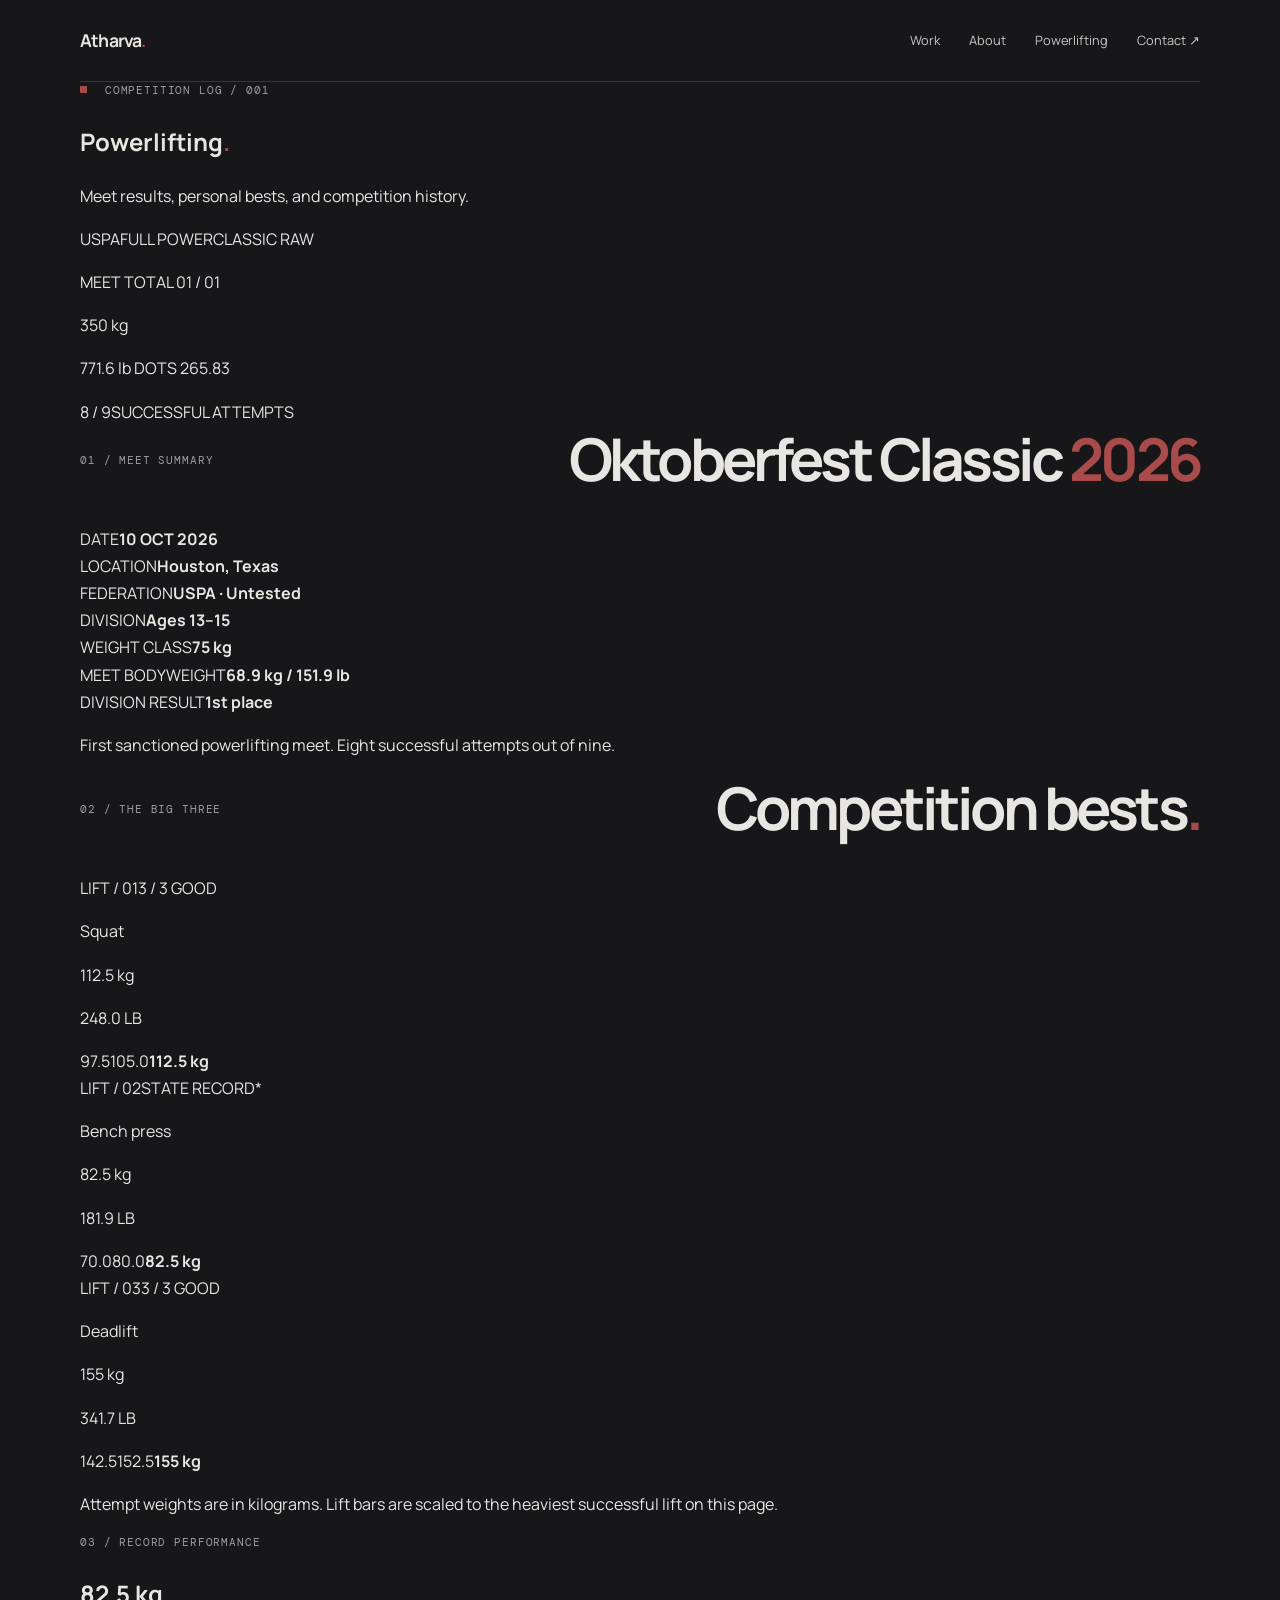
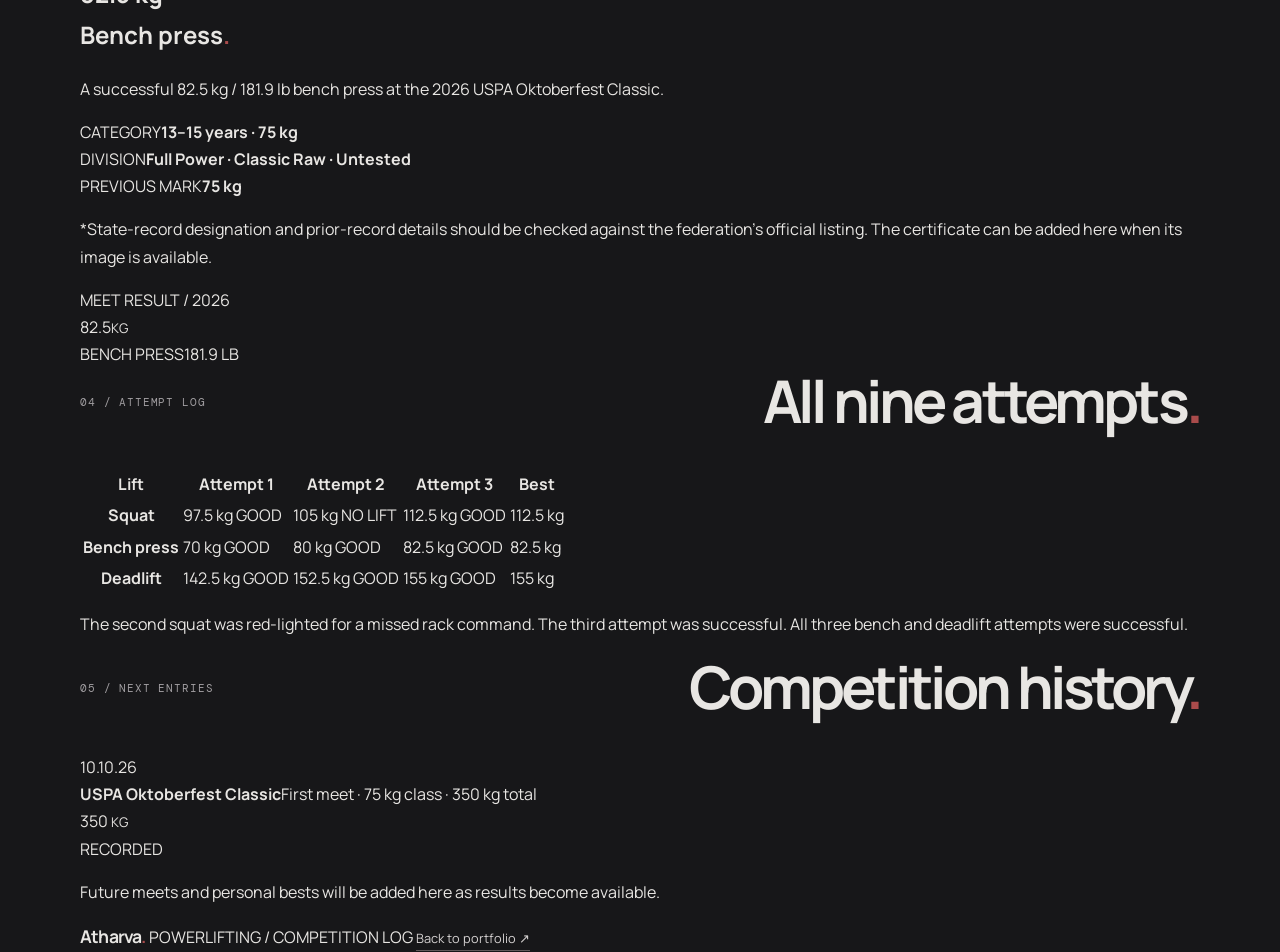
==== powerlifting.html @ 16fd586e "Add powerlifting competition page" ====
<!doctype html>
<html lang="en">
<head>
  <meta charset="utf-8">
  <meta name="viewport" content="width=device-width, initial-scale=1">
  <meta name="description" content="Atharva Banchhod's powerlifting competition results, meet total, squat, bench press, deadlift, and USPA record achievement.">
  <meta name="theme-color" content="#171719">
  <title>Powerlifting | Atharva Banchhod</title>
  <link rel="icon" type="image/png" href="assets/images/ab1.png?v=1">
  <link rel="stylesheet" href="styles.css">
  <link rel="stylesheet" href="powerlifting.css">
</head>
<body class="powerlifting-page">
  <header class="site-header">
    <a class="wordmark" href="index.html" aria-label="Atharva Banchhod home">Atharva<span>.</span></a>
    <nav aria-label="Main navigation">
      <a href="index.html#work">Work</a>
      <a href="index.html#about">About</a>
      <a href="powerlifting.html" aria-current="page">Powerlifting</a>
      <a href="index.html#contact">Contact ↗</a>
    </nav>
  </header>

  <main>
    <section class="power-hero section-wrap">
      <div class="power-hero-copy">
        <p class="eyebrow"><span class="red-mark"></span> COMPETITION LOG / 001</p>
        <h1>Powerlifting<span class="red-period">.</span></h1>
        <p class="power-intro">Meet results, personal bests, and competition history.</p>
        <div class="power-tags"><span>USPA</span><span>FULL POWER</span><span>CLASSIC RAW</span></div>
      </div>
      <div class="total-panel">
        <p class="data-label">MEET TOTAL <span>01 / 01</span></p>
        <div class="total-number">350<span> kg</span></div>
        <p class="total-secondary">771.6 lb <i></i> DOTS 265.83</p>
        <div class="total-rule"><span></span></div>
        <div class="total-foot"><span>8 / 9</span><span>SUCCESSFUL ATTEMPTS</span></div>
      </div>
    </section>

    <section class="power-section section-wrap" aria-labelledby="meet-heading">
      <div class="section-heading">
        <p class="eyebrow">01 / MEET SUMMARY</p>
        <h2 id="meet-heading">Oktoberfest Classic <span class="red-period">2026</span></h2>
      </div>
      <div class="meet-meta">
        <div><span class="data-label">DATE</span><strong>10 OCT 2026</strong></div>
        <div><span class="data-label">LOCATION</span><strong>Houston, Texas</strong></div>
        <div><span class="data-label">FEDERATION</span><strong>USPA · Untested</strong></div>
        <div><span class="data-label">DIVISION</span><strong>Ages 13–15</strong></div>
        <div><span class="data-label">WEIGHT CLASS</span><strong>75 kg</strong></div>
        <div><span class="data-label">MEET BODYWEIGHT</span><strong>68.9 kg / 151.9 lb</strong></div>
      </div>
      <div class="result-strip">
        <div><span class="data-label">DIVISION RESULT</span><strong>1st place</strong></div>
        <p>First sanctioned powerlifting meet. Eight successful attempts out of nine.</p>
      </div>
    </section>

    <section class="power-section section-wrap" aria-labelledby="lifts-heading">
      <div class="section-heading">
        <p class="eyebrow">02 / THE BIG THREE</p>
        <h2 id="lifts-heading">Competition bests<span class="red-period">.</span></h2>
      </div>
      <div class="lift-grid">
        <article class="lift-card">
          <div class="lift-card-top"><span class="lift-index">LIFT / 01</span><span class="lift-status">3 / 3 GOOD</span></div>
          <p class="lift-name">Squat</p>
          <p class="lift-value">112.5 <span>kg</span></p>
          <p class="lift-lbs">248.0 LB</p>
          <div class="lift-track"><span style="width:72.58%"></span></div>
          <div class="attempts"><span>97.5</span><span>105.0</span><strong>112.5 kg</strong></div>
        </article>
        <article class="lift-card lift-bench">
          <div class="lift-card-top"><span class="lift-index">LIFT / 02</span><span class="lift-status record-status">STATE RECORD*</span></div>
          <p class="lift-name">Bench press</p>
          <p class="lift-value">82.5 <span>kg</span></p>
          <p class="lift-lbs">181.9 LB</p>
          <div class="lift-track"><span style="width:100%"></span></div>
          <div class="attempts"><span>70.0</span><span>80.0</span><strong>82.5 kg</strong></div>
        </article>
        <article class="lift-card">
          <div class="lift-card-top"><span class="lift-index">LIFT / 03</span><span class="lift-status">3 / 3 GOOD</span></div>
          <p class="lift-name">Deadlift</p>
          <p class="lift-value">155 <span>kg</span></p>
          <p class="lift-lbs">341.7 LB</p>
          <div class="lift-track"><span style="width:93.94%"></span></div>
          <div class="attempts"><span>142.5</span><span>152.5</span><strong>155 kg</strong></div>
        </article>
      </div>
      <p class="small-note">Attempt weights are in kilograms. Lift bars are scaled to the heaviest successful lift on this page.</p>
    </section>

    <section class="power-section section-wrap record-section" aria-labelledby="record-heading">
      <div class="record-copy">
        <p class="eyebrow">03 / RECORD PERFORMANCE</p>
        <h2 id="record-heading">82.5 <span>kg</span><br>Bench press<span class="red-period">.</span></h2>
        <p class="record-summary">A successful 82.5 kg / 181.9 lb bench press at the 2026 USPA Oktoberfest Classic.</p>
        <div class="record-data">
          <div><span class="data-label">CATEGORY</span><strong>13–15 years · 75 kg</strong></div>
          <div><span class="data-label">DIVISION</span><strong>Full Power · Classic Raw · Untested</strong></div>
          <div><span class="data-label">PREVIOUS MARK</span><strong>75 kg</strong></div>
        </div>
        <p class="small-note">*State-record designation and prior-record details should be checked against the federation's official listing. The certificate can be added here when its image is available.</p>
      </div>
      <div class="record-visual" role="img" aria-label="Graphic highlighting the 82.5 kilogram bench press result">
        <div class="record-visual-grid"></div>
        <span class="record-stamp">MEET RESULT / 2026</span>
        <div class="record-big">82.5<small>KG</small></div>
        <div class="record-bottom"><span>BENCH PRESS</span><span>181.9 LB</span></div>
      </div>
    </section>

    <section class="power-section section-wrap" aria-labelledby="attempt-heading">
      <div class="section-heading">
        <p class="eyebrow">04 / ATTEMPT LOG</p>
        <h2 id="attempt-heading">All nine attempts<span class="red-period">.</span></h2>
      </div>
      <div class="attempt-table-wrap">
        <table class="attempt-table">
          <thead><tr><th>Lift</th><th>Attempt 1</th><th>Attempt 2</th><th>Attempt 3</th><th>Best</th></tr></thead>
          <tbody>
            <tr><th>Squat</th><td>97.5 kg <span class="good">GOOD</span></td><td>105 kg <span class="miss">NO LIFT</span></td><td>112.5 kg <span class="good">GOOD</span></td><td>112.5 kg</td></tr>
            <tr><th>Bench press</th><td>70 kg <span class="good">GOOD</span></td><td>80 kg <span class="good">GOOD</span></td><td>82.5 kg <span class="good">GOOD</span></td><td>82.5 kg</td></tr>
            <tr><th>Deadlift</th><td>142.5 kg <span class="good">GOOD</span></td><td>152.5 kg <span class="good">GOOD</span></td><td>155 kg <span class="good">GOOD</span></td><td>155 kg</td></tr>
          </tbody>
        </table>
      </div>
      <p class="small-note">The second squat was red-lighted for a missed rack command. The third attempt was successful. All three bench and deadlift attempts were successful.</p>
    </section>

    <section class="power-section section-wrap progression-section" aria-labelledby="progress-heading">
      <div class="section-heading">
        <p class="eyebrow">05 / NEXT ENTRIES</p>
        <h2 id="progress-heading">Competition history<span class="red-period">.</span></h2>
      </div>
      <div class="history-row">
        <div class="history-date">10.10.26</div>
        <div class="history-main"><strong>USPA Oktoberfest Classic</strong><span>First meet · 75 kg class · 350 kg total</span></div>
        <div class="history-total">350 <small>KG</small></div>
        <span class="history-state">RECORDED</span>
      </div>
      <p class="small-note">Future meets and personal bests will be added here as results become available.</p>
    </section>
  </main>

  <footer class="power-footer section-wrap">
    <a class="wordmark" href="index.html">Atharva<span>.</span></a>
    <span>POWERLIFTING / COMPETITION LOG</span>
    <a class="underlined-link" href="index.html">Back to portfolio ↗</a>
  </footer>
</body>
</html>
---- styles.css ----
@import url('https://fonts.googleapis.com/css2?family=DM+Mono:wght@400;500&family=Manrope:wght@400;500;600;700;800&display=swap');
:root{--bg:#171719;--panel:#202023;--panel2:#242427;--text:#e8e6e3;--muted:#a09da0;--line:#383639;--accent:#781b1b;--accent-soft:#a94b4b;--mono:'DM Mono',monospace;--sans:'Manrope',sans-serif}
*{box-sizing:border-box}
html{scroll-behavior:smooth;scroll-padding-top:88px}
body{margin:0;background:var(--bg);color:var(--text);font-family:var(--sans);line-height:1.7;-webkit-font-smoothing:antialiased}
a{color:inherit;text-decoration:none}
::selection{background:#781b1b;color:#fff}
.section-wrap{width:min(1120px,calc(100% - 56px));margin-inline:auto}
.site-header{width:min(1240px,calc(100% - 56px));height:82px;margin:auto;display:flex;align-items:center;justify-content:space-between;border-bottom:1px solid var(--line)}
.wordmark{font-size:1.1rem;font-weight:700;letter-spacing:-.045em}.wordmark span,.red-period{color:var(--accent-soft)}
nav{display:flex;align-items:center;gap:29px;font-size:.8rem;color:#c9c5c5}nav a{transition:color .2s}nav a:hover,.underlined-link:hover,.project-link:hover{color:#c16a6a}
.eyebrow,.project-type,.timeline-date,.slot-index,.intro-bottom>span,.image-slot-caption small,.profile-link-note{font-family:var(--mono);font-size:.66rem;letter-spacing:.08em;color:var(--muted)}
.eyebrow{margin:0 0 22px}.red-mark{display:inline-block;width:7px;height:7px;background:var(--accent-soft);margin:0 10px 1px 0}
.intro{min-height:610px;display:grid;grid-template-columns:minmax(0,1fr) 260px;column-gap:90px;align-items:center;position:relative;padding-top:72px;padding-bottom:112px}
.intro-copy{max-width:700px}.intro h1{font-size:clamp(3.2rem,7vw,5.8rem);line-height:1.04;letter-spacing:-.075em;font-weight:700;margin:0 0 25px}
.intro-lead{font-size:1.25rem;line-height:1.6;max-width:640px;margin-bottom:15px;color:#e0dddc}
.intro-body{font-size:.92rem;color:#aaa6a6;max-width:620px;line-height:1.9;margin-bottom:0}
.intro-links{display:flex;align-items:center;gap:25px;flex-wrap:wrap;margin-top:29px}
.button{display:inline-flex;align-items:center;gap:25px;background:var(--accent);color:#fff;padding:12px 16px;font-size:.8rem;font-weight:600;transition:background .2s,transform .2s}.button:hover{background:#923333;transform:translateY(-2px)}
.underlined-link{font-size:.8rem;color:#d4d0d0;border-bottom:1px solid #60595a;padding-bottom:3px;transition:color .2s,border-color .2s}
.image-slot{position:relative;overflow:hidden;background:#1d1d20;border:1px solid #494448}
.portrait-slot{width:100%;aspect-ratio:4/5;align-self:center;display:flex;flex-direction:column;align-items:center;justify-content:center;text-align:center;padding:18px;background:linear-gradient(145deg,#222225,#19191c)}
.slot-index{position:absolute;top:15px;left:15px;font-size:.57rem}
.slot-icon{position:relative;width:58px;height:58px;margin-bottom:18px;border:1px solid #5b4245;border-radius:50%}
.slot-icon:before{content:"";position:absolute;width:15px;height:15px;border:1px solid #a15b5b;border-radius:50%;left:20px;top:10px}
.slot-icon:after{content:"";position:absolute;width:30px;height:14px;border:1px solid #a15b5b;border-radius:18px 18px 8px 8px;left:13px;bottom:8px}
.portrait-slot p,.lifting-slot p{font-size:.8rem;margin:0 0 5px;color:#ded8d8}.portrait-slot small,.lifting-slot small{font-size:.68rem;line-height:1.7;color:var(--muted)}
.intro-bottom{position:absolute;bottom:29px;left:0;right:0;border-top:1px solid var(--line);padding-top:15px;display:flex;align-items:center;gap:22px}
.intro-bottom p{margin:0;font-size:.75rem;color:#c7c2c2}.intro-bottom i{color:var(--accent-soft);font-style:normal;padding:0 6px}.intro-note{margin-left:auto!important}
.work-section{padding:106px 0 118px}
.section-heading{display:flex;align-items:end;justify-content:space-between;gap:48px;margin-bottom:46px}
.section-heading h2,.about-heading h2,.toolkit-layout h2,.outside-copy h2,.contact-section h2{font-size:clamp(2.3rem,4.6vw,3.8rem);line-height:1.12;letter-spacing:-.065em;margin:0}
.section-aside{max-width:340px;font-size:.85rem;color:var(--muted);line-height:1.85;margin:0 0 5px}
.project{display:grid;grid-template-columns:1.03fr .97fr;gap:0;background:#1d1d20;border:1px solid var(--line);margin-top:24px;transition:border-color .25s,transform .25s}
.project:hover{border-color:#665153}.project-image{display:block;min-height:350px;border:0;border-right:1px solid var(--line);background:#202023}
.project-copy{padding:34px 36px;display:flex;flex-direction:column;align-items:flex-start}
.project-type{color:#c17b7b;margin:0 0 13px;font-size:.62rem}
.project-copy h3{font-size:1.45rem;line-height:1.35;letter-spacing:-.045em;margin:0 0 13px}
.project-copy>p:not(.project-type){font-size:.84rem;color:#b5b0b0;line-height:1.9;margin:0 0 20px}
.tag-row{display:flex;flex-wrap:wrap;gap:8px;margin-top:auto}.tag-row span{font-family:var(--mono);font-size:.59rem;padding:5px 8px;border:1px solid #454044;color:#c7c0c0}
.project-link{display:inline-flex;align-items:center;gap:22px;margin-top:26px;font-size:.79rem;color:#c16a6a;transition:color .2s}.project-link span{font-size:.95rem}
.project-note{font-family:var(--mono);font-size:.65rem;color:var(--muted);margin-top:23px}
.image-slot-caption{position:absolute;left:18px;right:18px;bottom:16px;display:flex;flex-direction:column;gap:3px;z-index:2}
.image-slot-caption strong{font-size:.73rem;font-weight:500;color:#e3dede}.image-slot-caption small{font-size:.56rem;letter-spacing:.025em}
.cfd-placeholder{position:absolute;inset:0;background-color:#202023;background-image:linear-gradient(#ffffff07 1px,transparent 1px),linear-gradient(90deg,#ffffff07 1px,transparent 1px);background-size:26px 26px;overflow:hidden}
.cfd-placeholder:before{content:"";position:absolute;left:8%;right:8%;top:24%;height:42%;border:1px solid #a45a5a;background:linear-gradient(90deg,#692d2d55,#a64b4b55,#d29a6c33,#4f777355);transform:skewY(-12deg);opacity:.75}
.cfd-placeholder span{position:absolute;left:10%;right:10%;height:1px;background:#c58c8c;opacity:.35;transform:rotate(-12deg)}.cfd-placeholder span:nth-child(1){top:31%}.cfd-placeholder span:nth-child(2){top:40%}.cfd-placeholder span:nth-child(3){top:49%}.cfd-placeholder span:nth-child(4){top:58%}
.car-placeholder{position:absolute;inset:0;background:linear-gradient(145deg,#242326,#1b1b1e)}
.car-placeholder:before,.car-placeholder:after{content:"";position:absolute;left:12%;right:12%;height:1px;background:#765255;transform:rotate(-18deg)}.car-placeholder:before{top:35%}.car-placeholder:after{top:66%;transform:rotate(14deg)}
.car-shape{position:absolute;left:22%;top:39%;width:56%;height:25%;border:1px solid #a15c5c;transform:skewX(-24deg);background:#781b1b20}
.car-shape span{position:absolute;bottom:-11px;width:20px;height:20px;border:1px solid #b57a7a;border-radius:50%;background:#202023}.car-shape span:first-child{left:12%}.car-shape span:nth-child(2){right:12%}.car-shape i{position:absolute;left:30%;top:-13px;width:32%;height:14px;border:1px solid #a15c5c;border-bottom:0}
.about-section{background:#1d1d20;border-block:1px solid var(--line);padding:100px 0}
.about-layout{display:grid;grid-template-columns:.9fr 1.1fr;gap:90px}
.about-copy{max-width:560px}.about-copy p{font-size:.9rem;color:#bdb7b7;line-height:1.95;margin:0 0 19px}.about-copy .underlined-link{display:inline-block;margin-top:6px}
.details-section{padding:106px 0 112px}
.timeline{border-top:1px solid var(--line)}.timeline-item{display:grid;grid-template-columns:145px 1fr;gap:30px;padding:23px 0;border-bottom:1px solid var(--line)}
.timeline-date{padding-top:3px}.timeline-item h3{font-size:.95rem;font-weight:600;margin:0 0 5px}.timeline-item p{font-size:.81rem;color:var(--muted);margin:0;line-height:1.8;max-width:720px}
.toolkit-section{background:#1d1d20;border-block:1px solid var(--line);padding:92px 0}
.toolkit-layout{display:grid;grid-template-columns:.9fr 1.1fr;gap:90px}.toolkit-list{border-top:1px solid var(--line)}
.toolkit-list>div{display:grid;grid-template-columns:35px 1fr;gap:15px;border-bottom:1px solid var(--line);padding:16px 0}
.toolkit-list span{font: .65rem var(--mono);color:#c17b7b;padding-top:4px}.toolkit-list p{margin:0;font-size:.78rem;color:var(--muted);line-height:1.8}.toolkit-list strong{display:block;color:#e1dcdc;font-size:.82rem;font-weight:600;margin-bottom:2px}
.outside-section{display:grid;grid-template-columns:minmax(0,1fr) 190px;gap:80px;align-items:center;padding-top:110px;padding-bottom:110px}
.outside-copy{max-width:710px}.outside-copy h2{max-width:700px;font-size:clamp(2rem,4vw,3.2rem);margin-bottom:22px}
.outside-copy>p:not(.eyebrow){font-size:.88rem;line-height:1.9;color:#bdb7b7;max-width:680px;margin:0 0 15px}
.profile-link-note{display:block;margin-top:22px;font-size:.59rem;letter-spacing:.035em}
.lifting-slot{aspect-ratio:3/4;display:flex;flex-direction:column;align-items:center;justify-content:center;text-align:center;padding:14px}
.lifting-icon{width:66px;height:42px;border:0;margin-bottom:18px}
.lifting-icon:before{content:"";position:absolute;left:9px;right:9px;top:19px;height:3px;background:#a15c5c}
.lifting-icon:after{content:"";position:absolute;left:4px;top:7px;width:8px;height:27px;border:1px solid #a15c5c;box-shadow:8px 0 0 -1px #202023,10px 0 0 0 #a15c5c,40px 0 0 -1px #202023,42px 0 0 0 #a15c5c,50px 0 0 0 #a15c5c}
.contact-section{padding:100px 0 110px;border-top:1px solid var(--line)}
.contact-section h2{font-size:clamp(2.1rem,4.3vw,3.5rem);margin-bottom:18px}.contact-section>p:not(.eyebrow){max-width:570px;font-size:.88rem;color:var(--muted);line-height:1.9;margin:0}
.site-footer{display:flex;align-items:center;justify-content:space-between;gap:20px;padding-top:22px;padding-bottom:25px;border-top:1px solid var(--line);color:#888384;font-size:.67rem}.site-footer .wordmark{color:var(--text)}
.js .reveal{opacity:0;transform:translateY(13px);transition:opacity .65s ease,transform .65s ease}.js .reveal.is-visible{opacity:1;transform:translateY(0)}
@media(max-width:850px){.site-header{height:72px}.intro{grid-template-columns:minmax(0,1fr) 200px;gap:35px}.intro h1{font-size:clamp(3rem,7vw,4.7rem)}.project{grid-template-columns:1fr 1fr}.project-image{min-height:320px}.project-copy{padding:27px}.about-layout,.toolkit-layout{gap:45px}.outside-section{gap:40px}.section-heading{gap:28px}}
@media(max-width:650px){.section-wrap,.site-header{width:calc(100% - 36px)}nav{gap:16px;font-size:.73rem}nav a:nth-child(3){display:none}.intro{grid-template-columns:1fr;gap:30px;padding-top:65px;padding-bottom:110px}.intro h1{font-size:clamp(3.1rem,12vw,4.8rem)}.intro-lead{font-size:1.1rem}.portrait-slot{width:150px;aspect-ratio:4/5;justify-self:start;grid-row:2}.intro-bottom{flex-wrap:wrap;gap:8px 16px}.intro-bottom p{width:100%;order:3}.intro-note{margin-left:0!important}.work-section,.details-section{padding:78px 0}.section-heading{display:block}.section-aside{margin-top:17px}.project{grid-template-columns:1fr}.project-image{min-height:285px;border-right:0;border-bottom:1px solid var(--line)}.project-copy{padding:25px 23px;min-height:300px}.about-section,.toolkit-section{padding:76px 0}.about-layout,.toolkit-layout{grid-template-columns:1fr;gap:32px}.timeline-item{grid-template-columns:1fr;gap:5px}.outside-section{grid-template-columns:1fr;gap:28px;padding-top:78px;padding-bottom:78px}.lifting-slot{width:140px;aspect-ratio:3/4;justify-self:start;grid-row:2}.contact-section{padding:78px 0}.site-footer span:last-child{display:none}}
@media(max-width:420px){nav{gap:12px}nav a:nth-child(2){display:none}.intro h1{font-size:3.05rem}.intro-links{gap:18px}.image-slot-caption small{max-width:280px}.site-footer{font-size:.61rem}}
@media(prefers-reduced-motion:reduce){html{scroll-behavior:auto}*,*:before,*:after{animation:none!important;transition:none!important}.js .reveal{opacity:1;transform:none}}

/* Portfolio refinement: consistent rhythm, compact project cells, and the interactive garage. */
:root{--section-space:clamp(76px,8vw,108px);--grid-gap:18px}
.site-header{width:min(1120px,calc(100% - 56px))}
.intro{grid-template-columns:minmax(0,1fr) minmax(330px,390px);column-gap:clamp(34px,5vw,72px);min-height:640px;padding-top:64px;padding-bottom:112px}
.intro-copy{min-width:0}
.garage-card{align-self:center;position:relative;min-width:0;border:1px solid #494448;background:#1d1d20;box-shadow:0 18px 55px #0002}
.garage-topline{height:37px;display:flex;align-items:center;justify-content:space-between;padding:0 13px;border-bottom:1px solid var(--line);background:#222225}
.garage-topline .slot-index{position:static;font-size:.55rem}
.garage-live{font: .55rem var(--mono);letter-spacing:.06em;color:#c7bfc0}
.garage-live i{display:inline-block;width:6px;height:6px;border-radius:50%;background:#a94b4b;margin-right:6px}
.car-viewer{height:220px;position:relative;overflow:hidden;background:#202023;touch-action:pan-y}
.car-viewer canvas{display:block;width:100%;height:100%;cursor:grab;outline:none}
.car-viewer canvas:active{cursor:grabbing}
.viewer-hint{position:absolute;z-index:2;left:13px;bottom:10px;font: .53rem var(--mono);letter-spacing:.07em;color:#b2a9aa;pointer-events:none}
.car-loading{position:absolute;inset:0;display:flex;align-items:center;justify-content:center;gap:8px;background:#202023;font:.58rem var(--mono);letter-spacing:.08em;color:#c4bfc0;z-index:3}
.car-loading span{color:#c16a6a;animation:loadingPulse 1s infinite alternate}
@keyframes loadingPulse{to{opacity:.25}}
.garage-info{padding:17px 17px 13px}
.garage-number{float:right;font:.58rem var(--mono);color:#a09da0}
.garage-label{font:.58rem var(--mono);letter-spacing:.09em;color:#c17b7b;margin:0 0 5px}
.garage-info h2{font-size:1.36rem;line-height:1.25;letter-spacing:-.05em;margin:0 0 2px}
.garage-year{font:.62rem var(--mono);color:#a09da0;margin:0 0 10px}
.garage-description{font-size:.72rem;line-height:1.7;color:#b5b0b0;margin:0 0 12px}
.garage-specs{display:flex;flex-wrap:wrap;gap:6px 14px;border-top:1px solid var(--line);padding-top:10px;font:.56rem var(--mono);color:#c9c2c3}
.garage-controls{display:grid;grid-template-columns:35px 1fr 35px;gap:8px;margin-top:13px}
.garage-controls button{height:34px;border:1px solid #51484b;background:transparent;color:#e8e6e3;font: .7rem var(--mono);cursor:pointer;transition:background .2s,border-color .2s}
.garage-controls button:hover{background:#2c2528;border-color:#a15c5c}
.garage-controls .play-button{background:var(--accent);border-color:var(--accent);font-size:.6rem;letter-spacing:.08em;font-weight:500}
.garage-controls .play-button:hover{background:#923333}
.play-button span{margin-left:8px}
.garage-footnote{font:.51rem var(--mono);letter-spacing:.035em;color:#8f898b;margin:10px 0 0;text-align:center}
.project-grid{display:grid;grid-template-columns:repeat(2,minmax(0,1fr));gap:18px;align-items:stretch}
.project{display:flex;flex-direction:column;min-width:0;margin:0;height:100%;transition:border-color .25s,transform .25s}
.project-image{position:relative;display:block;min-height:0;height:auto;aspect-ratio:1.45/1;border-right:0;border-bottom:1px solid var(--line);flex:none}
.project-photo{position:absolute;inset:0;width:100%;height:100%;object-fit:cover;display:block}.project-photo-car{object-position:center 52%}.project-car .image-slot-caption{padding:32px 12px 10px;left:0;right:0;bottom:0;background:linear-gradient(transparent,rgba(10,10,12,.88))}
.project-copy{padding:24px 24px 25px;min-height:280px;flex:1}
.project-copy h3{font-size:1.25rem}
.project-copy>p:not(.project-type){font-size:.79rem;line-height:1.8}
.image-slot-caption small{font-size:.52rem;letter-spacing:.035em}
.section-heading{margin-bottom:34px}
.work-section,.details-section{padding-top:var(--section-space);padding-bottom:var(--section-space)}
.about-section,.toolkit-section{padding-top:var(--section-space);padding-bottom:var(--section-space)}
.outside-section{padding-top:var(--section-space);padding-bottom:var(--section-space)}
.contact-section{padding-top:var(--section-space);padding-bottom:var(--section-space)}
.game-modal{position:fixed;inset:0;z-index:1000;background:#0c0c0de8;display:grid;place-items:center;padding:22px;backdrop-filter:blur(8px)}
.game-panel{position:relative;width:min(760px,100%);padding:clamp(20px,4vw,34px);background:#1d1d20;border:1px solid #51484b;box-shadow:0 30px 100px #0008}
.game-close{position:absolute;right:14px;top:10px;border:0;background:transparent;color:#e8e6e3;font-size:1.8rem;cursor:pointer}
.game-panel .eyebrow{margin-bottom:8px}
.game-panel h2{font-size:clamp(2rem,6vw,3.4rem);letter-spacing:-.07em;line-height:1;margin:0 0 10px}
.game-panel h2 span{color:var(--accent-soft)}
.game-instructions{font-size:.75rem;color:var(--muted);margin:0 0 18px}
.game-canvas{display:block;width:100%;height:auto;aspect-ratio:12/7;background:#202023;border:1px solid #3e393d}
.game-footer{display:flex;align-items:center;justify-content:space-between;gap:15px;margin-top:14px}
.game-footer span{font:.62rem var(--mono);color:#c7bfc0}
.game-start{background:var(--accent);border:1px solid var(--accent);color:#fff;padding:10px 14px;font:.63rem var(--mono);cursor:pointer}
.game-start:disabled{opacity:.65;cursor:wait}
@media(max-width:850px){.intro{grid-template-columns:minmax(0,1fr) minmax(280px,330px);gap:28px}.project-copy{padding:22px;min-height:300px}.garage-info h2{font-size:1.2rem}}
@media(max-width:700px){.intro{grid-template-columns:1fr;gap:30px;padding-top:58px;padding-bottom:118px}.garage-card{width:min(100%,420px);justify-self:start}.car-viewer{height:230px}.project-grid{grid-template-columns:1fr}.project-image{aspect-ratio:1.6/1}.project-copy{min-height:0;padding:24px}.project-copy .tag-row{margin-top:8px}.project-copy h3{font-size:1.35rem}}
@media(max-width:420px){.garage-info{padding:15px}.car-viewer{height:205px}.garage-info h2{font-size:1.2rem}.game-footer{align-items:flex-start;flex-direction:column}.game-start{width:100%}}
@media(prefers-reduced-motion:reduce){.car-loading span{animation:none}}

/* Emergency layout/rendering fix: keep the garage viewport bounded. */
.intro{grid-template-columns:minmax(0,1fr) minmax(300px,370px);column-gap:clamp(28px,4vw,56px);align-items:center}
.intro-copy{width:100%;min-width:0}
.garage-card{width:100%;max-width:370px;min-width:0;overflow:hidden;justify-self:end;align-self:center}
.car-viewer{display:block;width:100%;height:210px;min-height:210px;max-height:210px;position:relative;overflow:hidden;contain:layout paint size;background:#202023}
.car-viewer img{display:block;position:absolute;inset:0;width:100%;height:100%;max-width:100%;object-fit:cover;object-position:center 55%}
.viewer-caption{position:absolute;left:12px;bottom:10px;padding:4px 7px;background:#171719cc;color:#e8e6e3;font:.52rem var(--mono);letter-spacing:.06em}
.car-viewer canvas{display:none!important}
@media(max-width:850px){.intro{grid-template-columns:minmax(0,1fr) minmax(280px,320px);gap:26px}.garage-card{max-width:320px}.car-viewer{height:190px;min-height:190px;max-height:190px}}
@media(max-width:700px){.intro{grid-template-columns:minmax(0,1fr);gap:28px}.garage-card{width:min(100%,420px);max-width:420px;justify-self:start}.car-viewer{height:230px;min-height:230px;max-height:230px}}
@media(max-width:420px){.car-viewer{height:205px;min-height:205px;max-height:205px}}

/* 3D garage prototype: fixed viewport, no image zoom/crop or layout growth. */
.car-viewer{isolation:isolate}
.car-viewer canvas{position:absolute;inset:0;display:block!important;width:100%!important;height:100%!important;max-width:100%;max-height:100%;z-index:1;touch-action:none;outline:none}
.car-viewer .car-loading{pointer-events:none}
.viewer-caption,.viewer-hint{z-index:4}
.viewer-hint{position:absolute;left:12px;bottom:34px;font:.48rem var(--mono);letter-spacing:.035em;color:#c9c2c3;pointer-events:none;text-shadow:0 1px 4px #000}
.car-viewer .car-loading{font:.56rem var(--mono);letter-spacing:.07em;color:#d4cecf}
@media(max-width:700px){.viewer-hint{max-width:90%;font-size:.43rem}}


/* Embedded vehicle models for the garage collection */
.car-viewer iframe{position:absolute;inset:0;display:block;width:100%;height:100%;border:0;background:#202023;z-index:1}
.car-viewer #car-loading{z-index:3;transition:opacity .2s}
.car-viewer #viewer-caption{z-index:4;max-width:calc(100% - 24px);cursor:pointer;pointer-events:auto;line-height:1.5}
.car-viewer #viewer-caption:hover{color:#fff;background:#781b1bee}


/* Real project photography and CAD images */
.photo-fill{position:absolute;inset:0;width:100%;height:100%;object-fit:cover;display:block}


/* Three-card selected-work layout and the J35Z2 work-in-progress visual. */
.engine-card-visual{position:absolute;inset:0;overflow:hidden;background-color:#202023;background-image:linear-gradient(#ffffff07 1px,transparent 1px),linear-gradient(90deg,#ffffff07 1px,transparent 1px);background-size:24px 24px}
.engine-bank{position:absolute;top:25%;width:31%;height:31%;border:1px solid #9d5555;background:linear-gradient(135deg,#7c292933,#b9b2ad11);transform:skewY(-24deg)}
.engine-bank-left{left:17%;transform:skewY(-24deg) rotate(-4deg)}
.engine-bank-right{right:17%;transform:skewY(24deg) rotate(4deg)}
.engine-crank{position:absolute;left:24%;right:24%;top:64%;height:2px;background:#b26a6a;transform:rotate(-3deg)}
.engine-crank:before,.engine-crank:after{content:"";position:absolute;top:-6px;width:14px;height:14px;border:1px solid #c08a8a;border-radius:50%;background:#202023}
.engine-crank:before{left:18%}.engine-crank:after{right:18%}
.engine-piston{position:absolute;top:35%;width:13%;height:17%;border:1px solid #c4bfc0;background:#a6a0a033}
.engine-piston-one{left:25%;transform:rotate(-24deg)}
.engine-piston-two{left:43%;top:29%;transform:rotate(24deg)}
.engine-piston-three{right:25%;top:36%;transform:rotate(24deg)}
.engine-card-label{position:absolute;top:12%;right:12%;font: .65rem var(--mono);letter-spacing:.14em;color:#c17b7b}
@media(min-width:1000px){.project-grid{grid-template-columns:repeat(3,minmax(0,1fr));gap:16px}.project-grid .project-image{aspect-ratio:1.22/1}.project-grid .project-copy{padding:21px 19px;min-height:320px}.project-grid .project-copy h3{font-size:1.13rem}.project-grid .project-copy>p:not(.project-type){font-size:.75rem}}


/* Real J35Z2 prototype animation previews. */
.project-engine .project-image{display:block;position:relative;overflow:hidden}
.engine-animation-preview{position:absolute;inset:0;width:100%;height:100%;object-fit:contain;background:#202023}
.project-engine .image-slot-caption{z-index:2}
.project-engine .slot-index{z-index:2}
.engine-figure-live{display:flex;align-items:center;justify-content:center;min-height:0;aspect-ratio:16/9;background:#202023}
.engine-figure-live:before{display:none}
.engine-figure-live img{display:block;width:100%;height:100%;object-fit:contain}
.engine-figure-live .engine-figure-label{z-index:1;background:linear-gradient(transparent,rgba(12,13,15,.94));padding:42px 17px 15px}
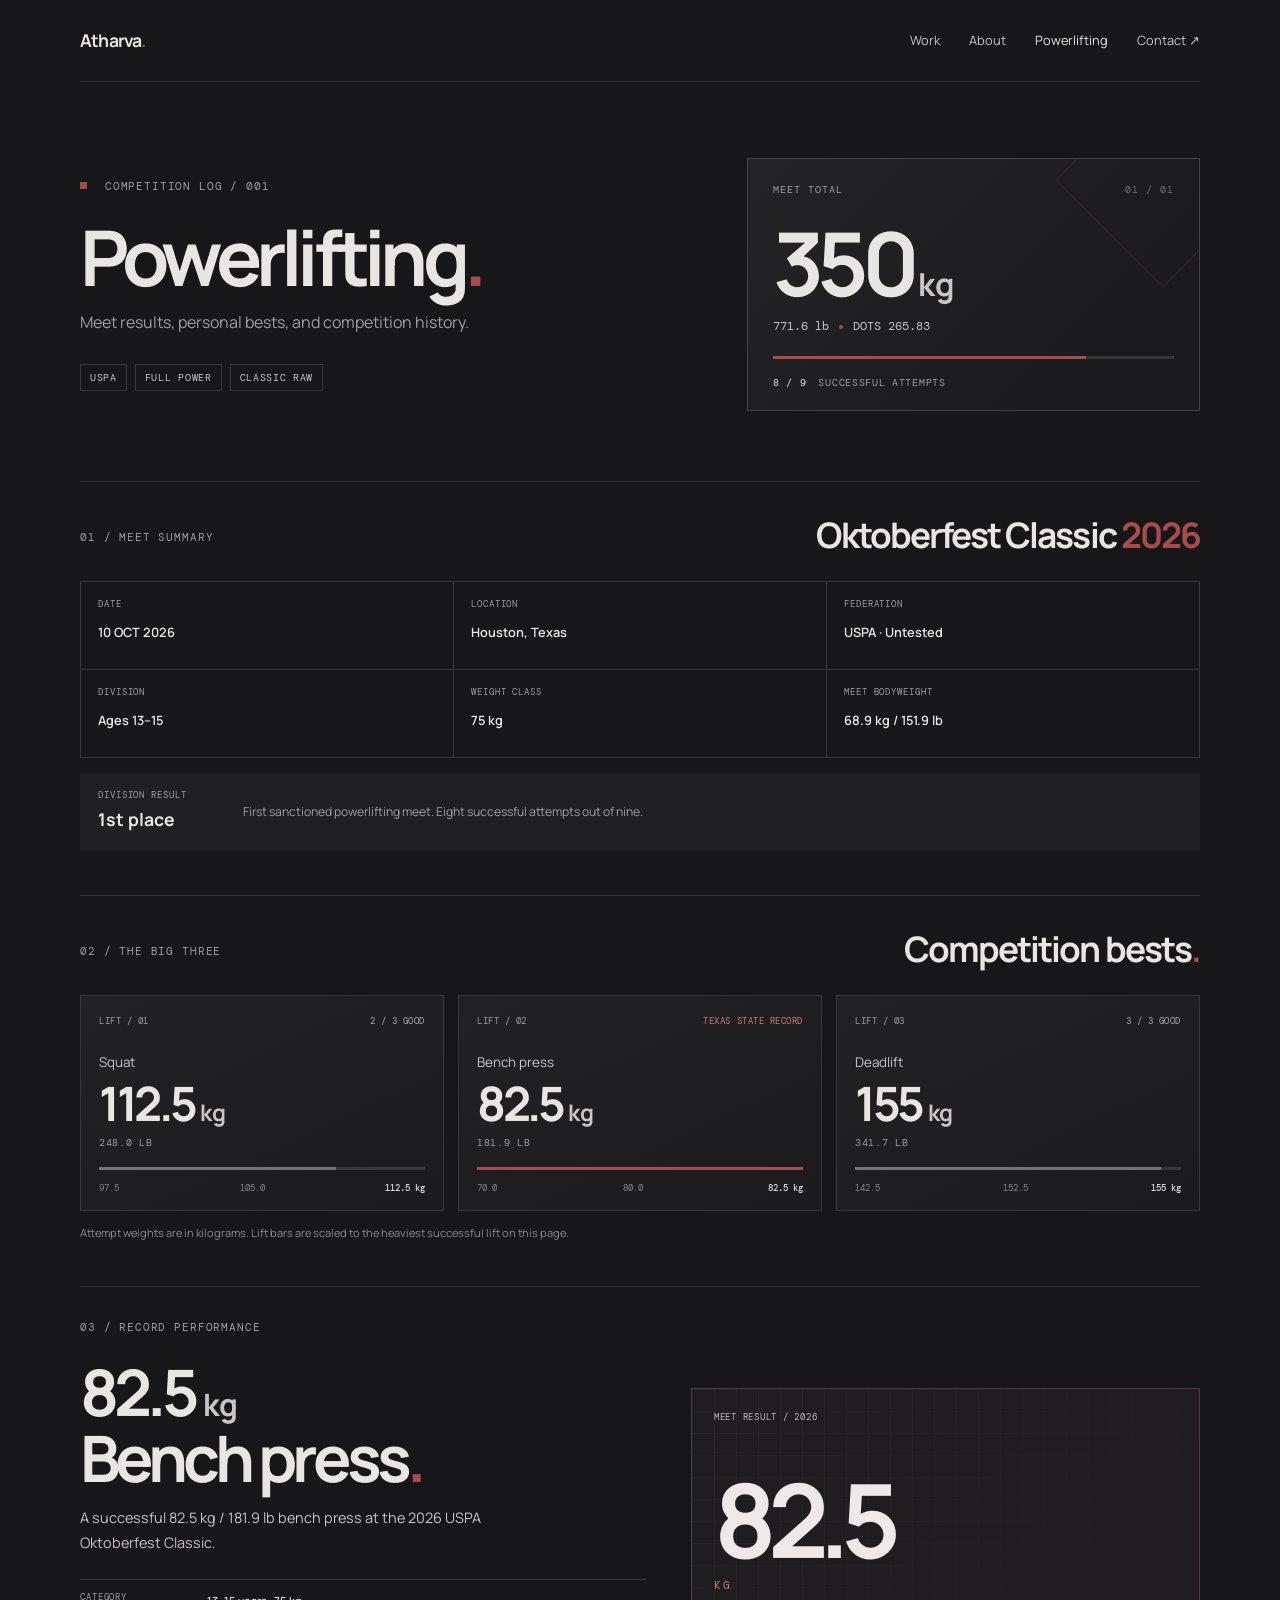
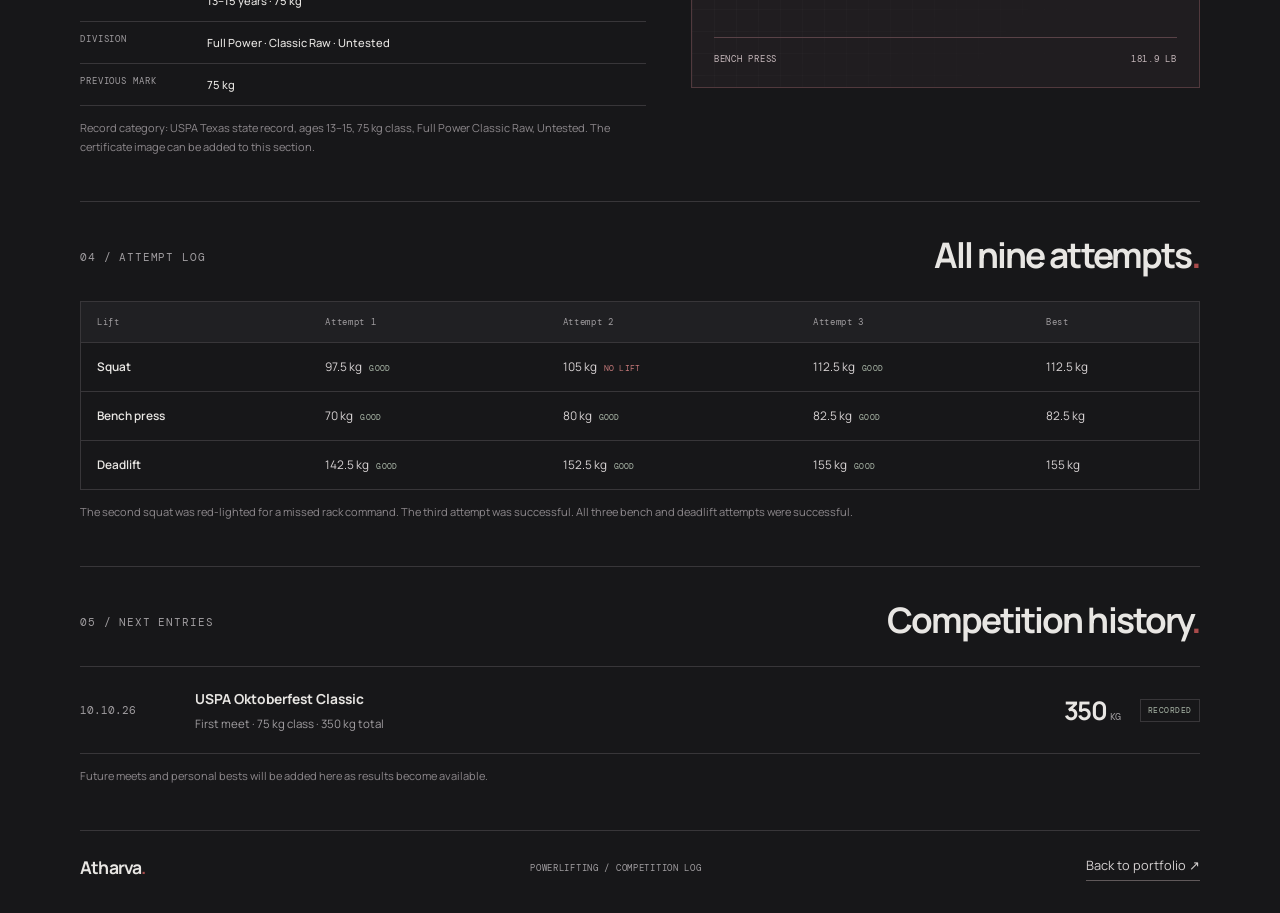
==== commit 86c3d60b: "Refine powerlifting attempt and record details" ====
--- a/powerlifting.html
+++ b/powerlifting.html
@@ -64,7 +64,7 @@
       </div>
       <div class="lift-grid">
         <article class="lift-card">
-          <div class="lift-card-top"><span class="lift-index">LIFT / 01</span><span class="lift-status">3 / 3 GOOD</span></div>
+          <div class="lift-card-top"><span class="lift-index">LIFT / 01</span><span class="lift-status">2 / 3 GOOD</span></div>
           <p class="lift-name">Squat</p>
           <p class="lift-value">112.5 <span>kg</span></p>
           <p class="lift-lbs">248.0 LB</p>
@@ -72,7 +72,7 @@
           <div class="attempts"><span>97.5</span><span>105.0</span><strong>112.5 kg</strong></div>
         </article>
         <article class="lift-card lift-bench">
-          <div class="lift-card-top"><span class="lift-index">LIFT / 02</span><span class="lift-status record-status">STATE RECORD*</span></div>
+          <div class="lift-card-top"><span class="lift-index">LIFT / 02</span><span class="lift-status record-status">TEXAS STATE RECORD</span></div>
           <p class="lift-name">Bench press</p>
           <p class="lift-value">82.5 <span>kg</span></p>
           <p class="lift-lbs">181.9 LB</p>
@@ -101,7 +101,7 @@
           <div><span class="data-label">DIVISION</span><strong>Full Power · Classic Raw · Untested</strong></div>
           <div><span class="data-label">PREVIOUS MARK</span><strong>75 kg</strong></div>
         </div>
-        <p class="small-note">*State-record designation and prior-record details should be checked against the federation's official listing. The certificate can be added here when its image is available.</p>
+        <p class="small-note">Record category: USPA Texas state record, ages 13–15, 75 kg class, Full Power Classic Raw, Untested. The certificate image can be added to this section.</p>
       </div>
       <div class="record-visual" role="img" aria-label="Graphic highlighting the 82.5 kilogram bench press result">
         <div class="record-visual-grid"></div>
--- a/powerlifting.css
+++ b/powerlifting.css
@@ -0,0 +1,95 @@
+/* Powerlifting page — inherits the portfolio's charcoal, muted text, and red accent palette. */
+.powerlifting-page .site-header nav a[aria-current="page"]{color:#e8e6e3}
+.power-hero{display:grid;grid-template-columns:minmax(0,1.15fr) minmax(300px,.85fr);gap:54px;align-items:center;padding-top:76px;padding-bottom:70px}
+.power-hero-copy h1{margin:14px 0 12px;font-size:clamp(2.8rem,6vw,5.5rem);line-height:1.02;letter-spacing:-.075em}
+.power-intro{max-width:460px;margin:0;color:var(--muted);font-size:1rem}
+.power-tags{display:flex;flex-wrap:wrap;gap:8px;margin-top:28px}
+.power-tags span{border:1px solid var(--line);padding:6px 9px;color:#c9c5c5;font: .61rem var(--mono);letter-spacing:.07em}
+.total-panel{position:relative;padding:24px 25px 21px;border:1px solid #494044;background:linear-gradient(135deg,#242326,#1b1b1d 75%);overflow:hidden}
+.total-panel:after{content:"";position:absolute;right:-40px;top:-55px;width:150px;height:150px;border:1px solid #783b3b55;transform:rotate(45deg)}
+.data-label{display:flex;justify-content:space-between;gap:15px;margin:0;color:var(--muted);font: .63rem var(--mono);letter-spacing:.1em}
+.data-label span{color:#777276}
+.total-number{margin:22px 0 0;font-size:clamp(3.5rem,7vw,5.5rem);font-weight:700;line-height:1;letter-spacing:-.08em}
+.total-number span{font-size:.36em;letter-spacing:-.02em;color:#c9c5c5}
+.total-secondary{display:flex;align-items:center;gap:10px;margin:13px 0 22px;color:#c9c5c5;font: .72rem var(--mono)}
+.total-secondary i{display:block;width:4px;height:4px;background:var(--accent-soft);border-radius:50%}
+.total-rule{height:3px;background:#393538}.total-rule span{display:block;width:78%;height:100%;background:var(--accent-soft)}
+.total-foot{display:flex;align-items:center;gap:12px;margin-top:17px;font: .62rem var(--mono);letter-spacing:.07em}
+.total-foot span:first-child{color:#f0dede}.total-foot span:last-child{color:var(--muted)}
+.power-section{padding-top:32px;padding-bottom:44px;border-top:1px solid var(--line)}
+.section-heading{display:flex;align-items:end;justify-content:space-between;gap:20px;margin-bottom:25px}
+.section-heading .eyebrow{margin:0 0 9px}
+.section-heading h2{margin:0;font-size:clamp(1.55rem,3vw,2.2rem);line-height:1.2;letter-spacing:-.055em}
+.meet-meta{display:grid;grid-template-columns:repeat(3,minmax(0,1fr));border-top:1px solid var(--line);border-left:1px solid var(--line)}
+.meet-meta>div{min-height:88px;padding:16px 17px;border-right:1px solid var(--line);border-bottom:1px solid var(--line)}
+.meet-meta .data-label{display:block;margin-bottom:8px;font-size:.57rem}
+.meet-meta strong{font-size:.8rem;font-weight:600}
+.result-strip{display:flex;align-items:center;gap:25px;margin-top:15px;padding:16px 18px;background:var(--panel)}
+.result-strip>div{min-width:120px}.result-strip .data-label{display:block;margin-bottom:4px;font-size:.57rem}.result-strip strong{font-size:1.1rem}
+.result-strip p{margin:0;color:var(--muted);font-size:.76rem}
+.lift-grid{display:grid;grid-template-columns:repeat(3,minmax(0,1fr));gap:14px}
+.lift-card{padding:19px 18px 16px;border:1px solid var(--line);background:linear-gradient(155deg,#222225,#1b1b1d)}
+.lift-card-top{display:flex;align-items:center;justify-content:space-between;gap:8px}
+.lift-index,.lift-status{font: .56rem var(--mono);letter-spacing:.06em;color:var(--muted)}
+.lift-status{color:#a6aaa5}.record-status{color:#c77a7a}
+.lift-name{margin:24px 0 0;color:#c9c5c5;font-size:.84rem}
+.lift-value{margin:2px 0 0;font-size:clamp(2rem,3.7vw,3rem);font-weight:700;line-height:1.15;letter-spacing:-.07em}
+.lift-value span{font-size:.48em;color:#c9c5c5;letter-spacing:-.02em}
+.lift-lbs{margin:5px 0 18px;color:var(--muted);font: .65rem var(--mono);letter-spacing:.07em}
+.lift-track{height:3px;background:#3a373a}.lift-track span{display:block;height:100%;background:#777276}.lift-bench .lift-track span{background:var(--accent-soft)}
+.attempts{display:flex;justify-content:space-between;gap:5px;margin-top:12px;color:#888388;font: .58rem var(--mono)}
+.attempts strong{color:#ded9da;font-weight:500}
+.small-note{margin:13px 0 0;color:#8e898d;font-size:.69rem;line-height:1.7}
+.record-section{display:grid;grid-template-columns:1fr .9fr;gap:45px;align-items:center}
+.record-copy h2{margin:10px 0 15px;font-size:clamp(2.5rem,5vw,4.4rem);line-height:1.03;letter-spacing:-.075em}
+.record-copy h2>span:first-child{font-size:.48em;color:#c9c5c5;letter-spacing:-.02em}
+.record-summary{max-width:470px;color:#c9c5c5;font-size:.9rem}
+.record-data{display:grid;gap:0;margin-top:24px;border-top:1px solid var(--line)}
+.record-data>div{display:grid;grid-template-columns:115px 1fr;gap:12px;padding:11px 0;border-bottom:1px solid var(--line)}
+.record-data .data-label{display:block;font-size:.55rem}
+.record-data strong{font-size:.7rem;font-weight:500}
+.record-visual{position:relative;display:flex;min-height:300px;flex-direction:column;justify-content:space-between;padding:22px;border:1px solid #51393d;background:#201d20;overflow:hidden}
+.record-visual-grid{position:absolute;inset:0;background-image:linear-gradient(#ffffff08 1px,transparent 1px),linear-gradient(90deg,#ffffff08 1px,transparent 1px);background-size:22px 22px;mask-image:linear-gradient(135deg,#000,transparent 85%)}
+.record-stamp,.record-bottom{position:relative;display:flex;justify-content:space-between;gap:10px;color:#c6b8bb;font: .59rem var(--mono);letter-spacing:.08em}
+.record-big{position:relative;font-size:clamp(4rem,8vw,6.5rem);font-weight:700;line-height:1;letter-spacing:-.09em;color:#eee8e8}
+.record-big small{display:block;margin-top:8px;color:#c17b7b;font: .7rem var(--mono);letter-spacing:.16em}
+.record-bottom{padding-top:15px;border-top:1px solid #594247}
+.attempt-table-wrap{overflow-x:auto;border:1px solid var(--line)}
+.attempt-table{width:100%;border-collapse:collapse;min-width:570px;font-size:.74rem}
+.attempt-table th,.attempt-table td{padding:14px 16px;text-align:left;border-bottom:1px solid var(--line);white-space:nowrap}
+.attempt-table thead th{background:#202023;color:var(--muted);font: .58rem var(--mono);letter-spacing:.07em}
+.attempt-table tbody th{font-weight:600}.attempt-table tbody tr:last-child th,.attempt-table tbody tr:last-child td{border-bottom:0}
+.attempt-table td{color:#d7d2d3}.attempt-table td span{display:inline-block;margin-left:5px;font: .5rem var(--mono);letter-spacing:.03em}
+.good{color:#aab7a8!important}.miss{color:#c77a7a!important}
+.history-row{display:grid;grid-template-columns:95px 1fr auto auto;align-items:center;gap:20px;padding:20px 0;border-top:1px solid var(--line);border-bottom:1px solid var(--line)}
+.history-date{color:var(--muted);font: .68rem var(--mono)}
+.history-main{display:grid;gap:3px}.history-main strong{font-size:.86rem}.history-main span{color:var(--muted);font-size:.72rem}
+.history-total{font-size:1.6rem;font-weight:700;letter-spacing:-.05em}.history-total small{font: .62rem var(--mono);color:var(--muted)}
+.history-state{padding:5px 7px;border:1px solid var(--line);color:#aab7a8;font: .53rem var(--mono);letter-spacing:.06em}
+.power-footer{display:flex;align-items:center;justify-content:space-between;gap:20px;padding-top:22px;padding-bottom:30px;border-top:1px solid var(--line)}
+.power-footer>span{color:var(--muted);font: .56rem var(--mono);letter-spacing:.08em}
+@media(max-width:760px){
+  .power-hero{grid-template-columns:1fr;gap:30px;padding-top:50px;padding-bottom:48px}
+  .total-panel{max-width:none}
+  .meet-meta{grid-template-columns:repeat(2,minmax(0,1fr))}
+  .lift-grid{grid-template-columns:1fr}
+  .lift-card{padding:18px}
+  .lift-value{font-size:3rem}
+  .record-section{grid-template-columns:1fr;gap:25px}
+  .record-visual{min-height:260px}
+  .section-heading{display:block}
+  .history-row{grid-template-columns:75px 1fr auto;gap:12px}
+  .history-state{grid-column:2 / -1;justify-self:start}
+}
+@media(max-width:520px){
+  .power-hero-copy h1{font-size:2.8rem}
+  .meet-meta>div{padding:13px 11px;min-height:80px}
+  .meet-meta strong{font-size:.72rem}
+  .result-strip{align-items:flex-start;flex-direction:column;gap:8px}
+  .record-data>div{grid-template-columns:100px 1fr}
+  .record-data strong{font-size:.66rem}
+  .power-footer{align-items:flex-start;flex-direction:column;gap:10px}
+  .power-footer>span{order:3}
+  .site-header{width:calc(100% - 32px);height:auto;min-height:72px;gap:16px}
+  .site-header nav{gap:12px;flex-wrap:wrap;justify-content:flex-end;font-size:.68rem}
+}
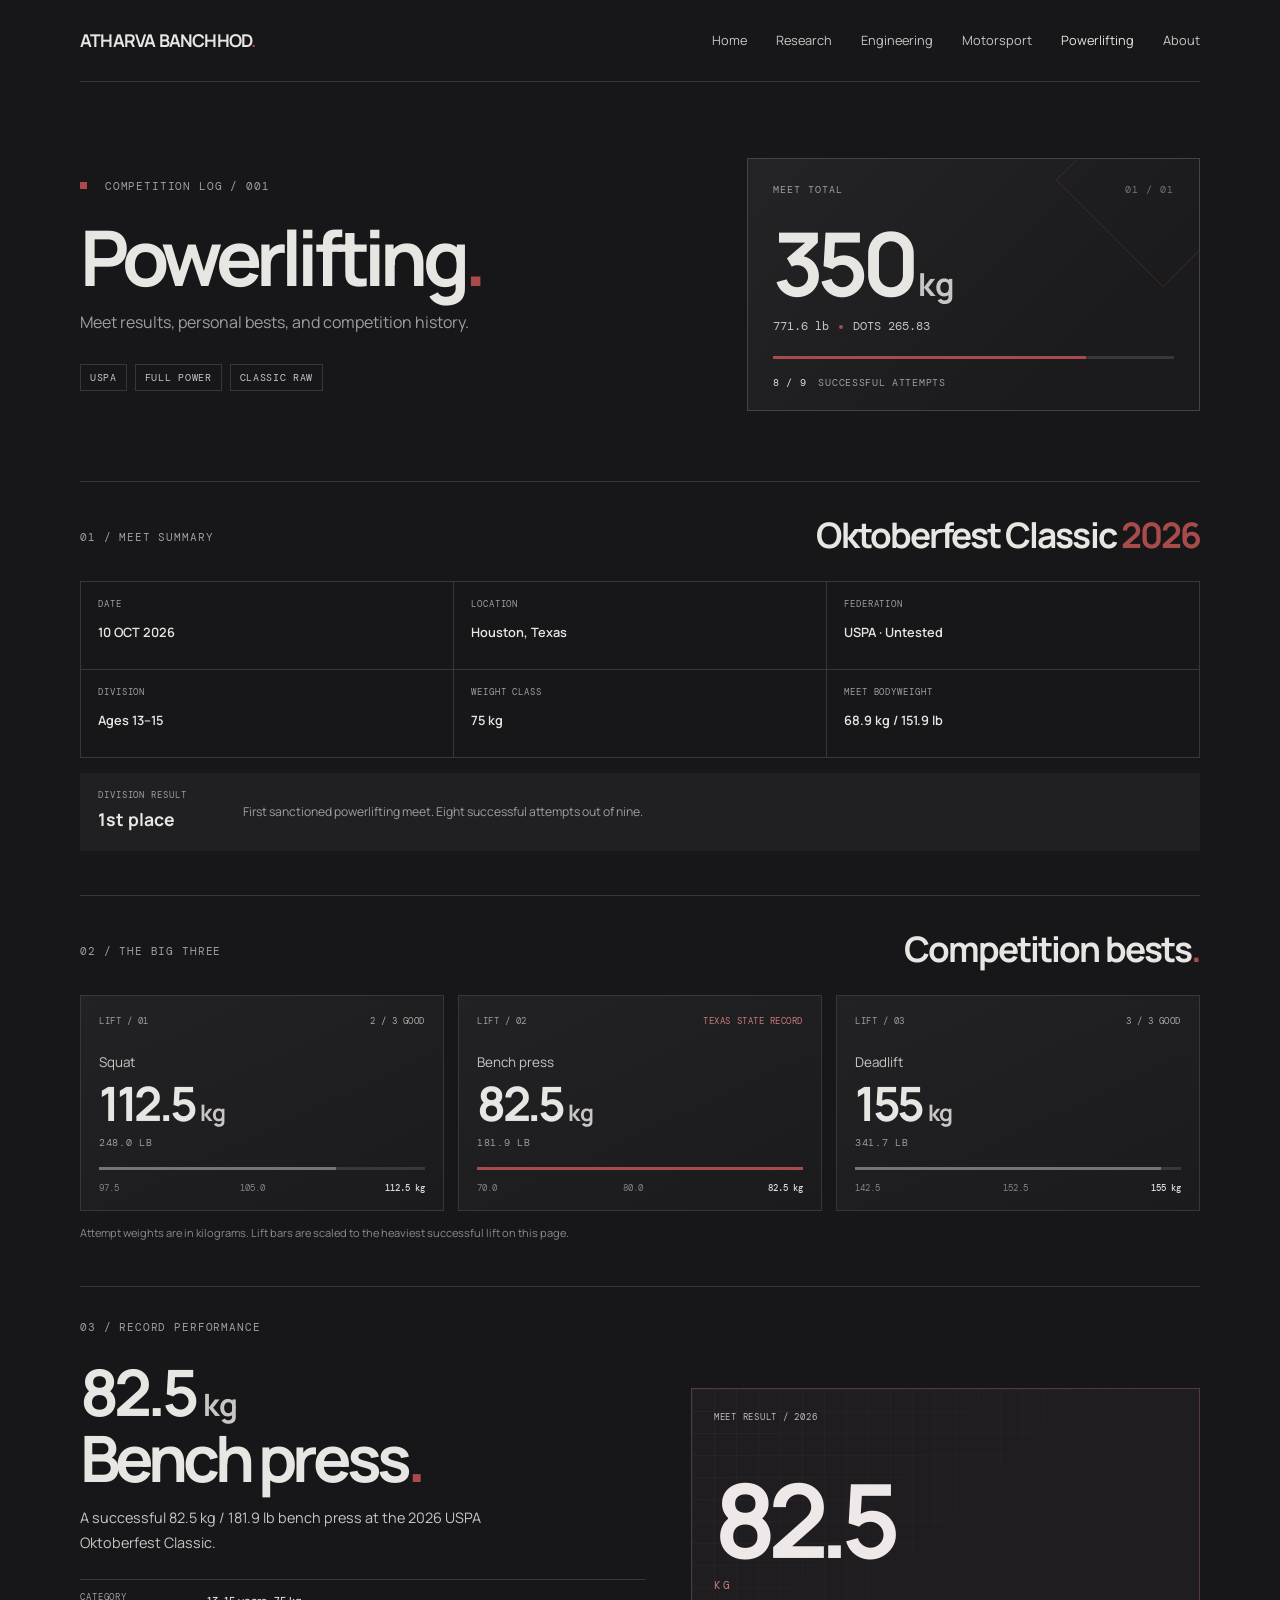
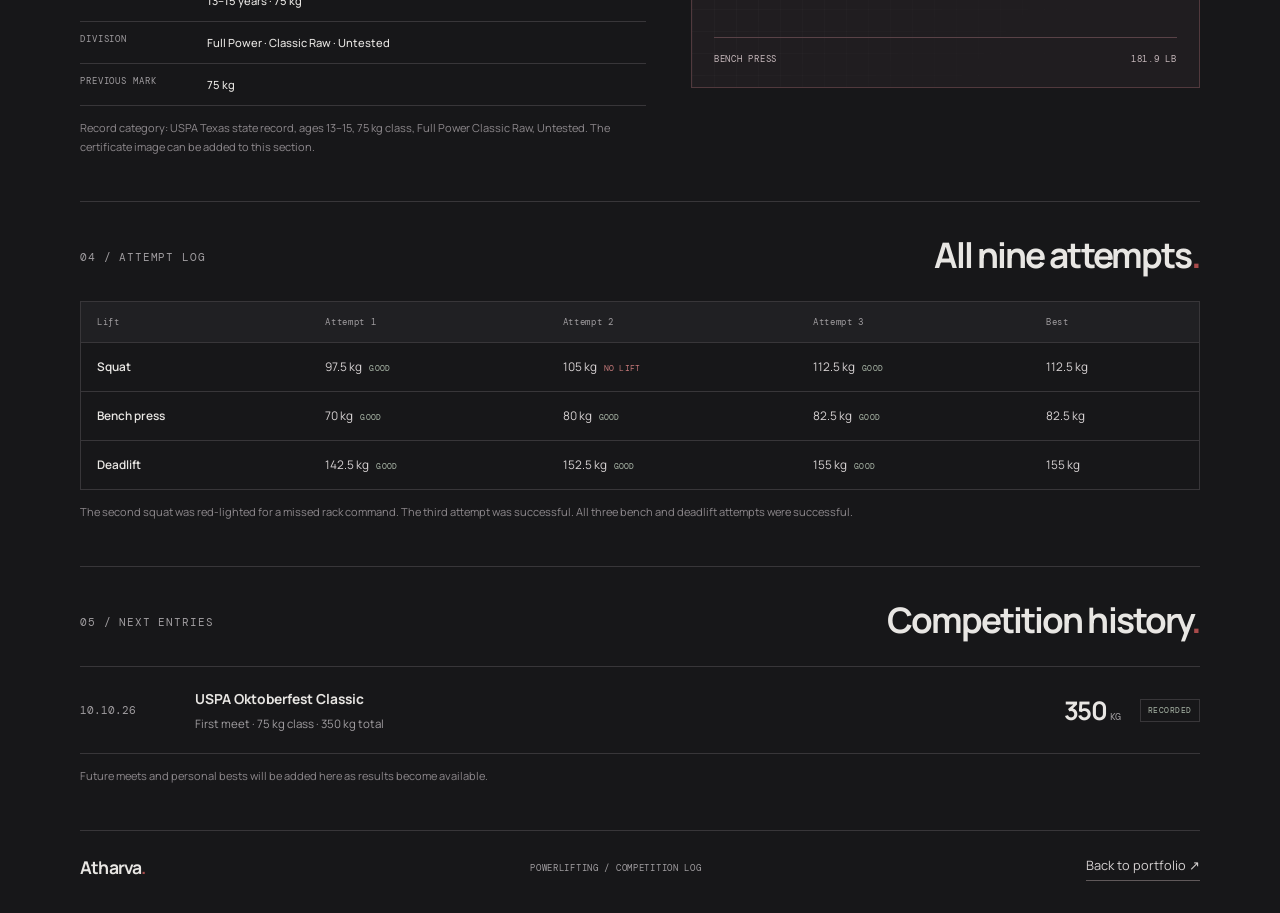
==== commit a4217a40: "Align powerlifting navigation with garage portfolio" ====
--- a/powerlifting.html
+++ b/powerlifting.html
@@ -12,12 +12,14 @@
 </head>
 <body class="powerlifting-page">
   <header class="site-header">
-    <a class="wordmark" href="index.html" aria-label="Atharva Banchhod home">Atharva<span>.</span></a>
+    <a class="wordmark" href="index.html#home" aria-label="Atharva Banchhod home">ATHARVA BANCHHOD<span>.</span></a>
     <nav aria-label="Main navigation">
-      <a href="index.html#work">Work</a>
+      <a href="index.html#home">Home</a>
+      <a href="index.html#research">Research</a>
+      <a href="index.html#engineering">Engineering</a>
+      <a href="index.html#motorsport">Motorsport</a>
+      <a href="powerlifting.html" aria-current="page">Powerlifting</a>
       <a href="index.html#about">About</a>
-      <a href="powerlifting.html" aria-current="page">Powerlifting</a>
-      <a href="index.html#contact">Contact ↗</a>
     </nav>
   </header>
 
--- a/styles.css
+++ b/styles.css
@@ -1,197 +1,393 @@
 @import url('https://fonts.googleapis.com/css2?family=DM+Mono:wght@400;500&family=Manrope:wght@400;500;600;700;800&display=swap');
+
 :root{--bg:#171719;--panel:#202023;--panel2:#242427;--text:#e8e6e3;--muted:#a09da0;--line:#383639;--accent:#781b1b;--accent-soft:#a94b4b;--mono:'DM Mono',monospace;--sans:'Manrope',sans-serif}
+
 *{box-sizing:border-box}
+
 html{scroll-behavior:smooth;scroll-padding-top:88px}
+
 body{margin:0;background:var(--bg);color:var(--text);font-family:var(--sans);line-height:1.7;-webkit-font-smoothing:antialiased}
+
 a{color:inherit;text-decoration:none}
+
 ::selection{background:#781b1b;color:#fff}
+
 .section-wrap{width:min(1120px,calc(100% - 56px));margin-inline:auto}
+
 .site-header{width:min(1240px,calc(100% - 56px));height:82px;margin:auto;display:flex;align-items:center;justify-content:space-between;border-bottom:1px solid var(--line)}
+
 .wordmark{font-size:1.1rem;font-weight:700;letter-spacing:-.045em}.wordmark span,.red-period{color:var(--accent-soft)}
+
 nav{display:flex;align-items:center;gap:29px;font-size:.8rem;color:#c9c5c5}nav a{transition:color .2s}nav a:hover,.underlined-link:hover,.project-link:hover{color:#c16a6a}
+
 .eyebrow,.project-type,.timeline-date,.slot-index,.intro-bottom>span,.image-slot-caption small,.profile-link-note{font-family:var(--mono);font-size:.66rem;letter-spacing:.08em;color:var(--muted)}
+
 .eyebrow{margin:0 0 22px}.red-mark{display:inline-block;width:7px;height:7px;background:var(--accent-soft);margin:0 10px 1px 0}
+
 .intro{min-height:610px;display:grid;grid-template-columns:minmax(0,1fr) 260px;column-gap:90px;align-items:center;position:relative;padding-top:72px;padding-bottom:112px}
+
 .intro-copy{max-width:700px}.intro h1{font-size:clamp(3.2rem,7vw,5.8rem);line-height:1.04;letter-spacing:-.075em;font-weight:700;margin:0 0 25px}
+
 .intro-lead{font-size:1.25rem;line-height:1.6;max-width:640px;margin-bottom:15px;color:#e0dddc}
+
 .intro-body{font-size:.92rem;color:#aaa6a6;max-width:620px;line-height:1.9;margin-bottom:0}
+
 .intro-links{display:flex;align-items:center;gap:25px;flex-wrap:wrap;margin-top:29px}
+
 .button{display:inline-flex;align-items:center;gap:25px;background:var(--accent);color:#fff;padding:12px 16px;font-size:.8rem;font-weight:600;transition:background .2s,transform .2s}.button:hover{background:#923333;transform:translateY(-2px)}
+
 .underlined-link{font-size:.8rem;color:#d4d0d0;border-bottom:1px solid #60595a;padding-bottom:3px;transition:color .2s,border-color .2s}
+
 .image-slot{position:relative;overflow:hidden;background:#1d1d20;border:1px solid #494448}
+
 .portrait-slot{width:100%;aspect-ratio:4/5;align-self:center;display:flex;flex-direction:column;align-items:center;justify-content:center;text-align:center;padding:18px;background:linear-gradient(145deg,#222225,#19191c)}
+
 .slot-index{position:absolute;top:15px;left:15px;font-size:.57rem}
+
 .slot-icon{position:relative;width:58px;height:58px;margin-bottom:18px;border:1px solid #5b4245;border-radius:50%}
+
 .slot-icon:before{content:"";position:absolute;width:15px;height:15px;border:1px solid #a15b5b;border-radius:50%;left:20px;top:10px}
+
 .slot-icon:after{content:"";position:absolute;width:30px;height:14px;border:1px solid #a15b5b;border-radius:18px 18px 8px 8px;left:13px;bottom:8px}
+
 .portrait-slot p,.lifting-slot p{font-size:.8rem;margin:0 0 5px;color:#ded8d8}.portrait-slot small,.lifting-slot small{font-size:.68rem;line-height:1.7;color:var(--muted)}
+
 .intro-bottom{position:absolute;bottom:29px;left:0;right:0;border-top:1px solid var(--line);padding-top:15px;display:flex;align-items:center;gap:22px}
+
 .intro-bottom p{margin:0;font-size:.75rem;color:#c7c2c2}.intro-bottom i{color:var(--accent-soft);font-style:normal;padding:0 6px}.intro-note{margin-left:auto!important}
+
 .work-section{padding:106px 0 118px}
+
 .section-heading{display:flex;align-items:end;justify-content:space-between;gap:48px;margin-bottom:46px}
+
 .section-heading h2,.about-heading h2,.toolkit-layout h2,.outside-copy h2,.contact-section h2{font-size:clamp(2.3rem,4.6vw,3.8rem);line-height:1.12;letter-spacing:-.065em;margin:0}
+
 .section-aside{max-width:340px;font-size:.85rem;color:var(--muted);line-height:1.85;margin:0 0 5px}
+
 .project{display:grid;grid-template-columns:1.03fr .97fr;gap:0;background:#1d1d20;border:1px solid var(--line);margin-top:24px;transition:border-color .25s,transform .25s}
+
 .project:hover{border-color:#665153}.project-image{display:block;min-height:350px;border:0;border-right:1px solid var(--line);background:#202023}
+
 .project-copy{padding:34px 36px;display:flex;flex-direction:column;align-items:flex-start}
+
 .project-type{color:#c17b7b;margin:0 0 13px;font-size:.62rem}
+
 .project-copy h3{font-size:1.45rem;line-height:1.35;letter-spacing:-.045em;margin:0 0 13px}
+
 .project-copy>p:not(.project-type){font-size:.84rem;color:#b5b0b0;line-height:1.9;margin:0 0 20px}
+
 .tag-row{display:flex;flex-wrap:wrap;gap:8px;margin-top:auto}.tag-row span{font-family:var(--mono);font-size:.59rem;padding:5px 8px;border:1px solid #454044;color:#c7c0c0}
+
 .project-link{display:inline-flex;align-items:center;gap:22px;margin-top:26px;font-size:.79rem;color:#c16a6a;transition:color .2s}.project-link span{font-size:.95rem}
+
 .project-note{font-family:var(--mono);font-size:.65rem;color:var(--muted);margin-top:23px}
+
 .image-slot-caption{position:absolute;left:18px;right:18px;bottom:16px;display:flex;flex-direction:column;gap:3px;z-index:2}
+
 .image-slot-caption strong{font-size:.73rem;font-weight:500;color:#e3dede}.image-slot-caption small{font-size:.56rem;letter-spacing:.025em}
+
 .cfd-placeholder{position:absolute;inset:0;background-color:#202023;background-image:linear-gradient(#ffffff07 1px,transparent 1px),linear-gradient(90deg,#ffffff07 1px,transparent 1px);background-size:26px 26px;overflow:hidden}
+
 .cfd-placeholder:before{content:"";position:absolute;left:8%;right:8%;top:24%;height:42%;border:1px solid #a45a5a;background:linear-gradient(90deg,#692d2d55,#a64b4b55,#d29a6c33,#4f777355);transform:skewY(-12deg);opacity:.75}
+
 .cfd-placeholder span{position:absolute;left:10%;right:10%;height:1px;background:#c58c8c;opacity:.35;transform:rotate(-12deg)}.cfd-placeholder span:nth-child(1){top:31%}.cfd-placeholder span:nth-child(2){top:40%}.cfd-placeholder span:nth-child(3){top:49%}.cfd-placeholder span:nth-child(4){top:58%}
+
 .car-placeholder{position:absolute;inset:0;background:linear-gradient(145deg,#242326,#1b1b1e)}
+
 .car-placeholder:before,.car-placeholder:after{content:"";position:absolute;left:12%;right:12%;height:1px;background:#765255;transform:rotate(-18deg)}.car-placeholder:before{top:35%}.car-placeholder:after{top:66%;transform:rotate(14deg)}
+
 .car-shape{position:absolute;left:22%;top:39%;width:56%;height:25%;border:1px solid #a15c5c;transform:skewX(-24deg);background:#781b1b20}
+
 .car-shape span{position:absolute;bottom:-11px;width:20px;height:20px;border:1px solid #b57a7a;border-radius:50%;background:#202023}.car-shape span:first-child{left:12%}.car-shape span:nth-child(2){right:12%}.car-shape i{position:absolute;left:30%;top:-13px;width:32%;height:14px;border:1px solid #a15c5c;border-bottom:0}
+
 .about-section{background:#1d1d20;border-block:1px solid var(--line);padding:100px 0}
+
 .about-layout{display:grid;grid-template-columns:.9fr 1.1fr;gap:90px}
+
 .about-copy{max-width:560px}.about-copy p{font-size:.9rem;color:#bdb7b7;line-height:1.95;margin:0 0 19px}.about-copy .underlined-link{display:inline-block;margin-top:6px}
+
 .details-section{padding:106px 0 112px}
+
 .timeline{border-top:1px solid var(--line)}.timeline-item{display:grid;grid-template-columns:145px 1fr;gap:30px;padding:23px 0;border-bottom:1px solid var(--line)}
+
 .timeline-date{padding-top:3px}.timeline-item h3{font-size:.95rem;font-weight:600;margin:0 0 5px}.timeline-item p{font-size:.81rem;color:var(--muted);margin:0;line-height:1.8;max-width:720px}
+
 .toolkit-section{background:#1d1d20;border-block:1px solid var(--line);padding:92px 0}
+
 .toolkit-layout{display:grid;grid-template-columns:.9fr 1.1fr;gap:90px}.toolkit-list{border-top:1px solid var(--line)}
+
 .toolkit-list>div{display:grid;grid-template-columns:35px 1fr;gap:15px;border-bottom:1px solid var(--line);padding:16px 0}
+
 .toolkit-list span{font: .65rem var(--mono);color:#c17b7b;padding-top:4px}.toolkit-list p{margin:0;font-size:.78rem;color:var(--muted);line-height:1.8}.toolkit-list strong{display:block;color:#e1dcdc;font-size:.82rem;font-weight:600;margin-bottom:2px}
+
 .outside-section{display:grid;grid-template-columns:minmax(0,1fr) 190px;gap:80px;align-items:center;padding-top:110px;padding-bottom:110px}
+
 .outside-copy{max-width:710px}.outside-copy h2{max-width:700px;font-size:clamp(2rem,4vw,3.2rem);margin-bottom:22px}
+
 .outside-copy>p:not(.eyebrow){font-size:.88rem;line-height:1.9;color:#bdb7b7;max-width:680px;margin:0 0 15px}
+
 .profile-link-note{display:block;margin-top:22px;font-size:.59rem;letter-spacing:.035em}
+
 .lifting-slot{aspect-ratio:3/4;display:flex;flex-direction:column;align-items:center;justify-content:center;text-align:center;padding:14px}
+
 .lifting-icon{width:66px;height:42px;border:0;margin-bottom:18px}
+
 .lifting-icon:before{content:"";position:absolute;left:9px;right:9px;top:19px;height:3px;background:#a15c5c}
+
 .lifting-icon:after{content:"";position:absolute;left:4px;top:7px;width:8px;height:27px;border:1px solid #a15c5c;box-shadow:8px 0 0 -1px #202023,10px 0 0 0 #a15c5c,40px 0 0 -1px #202023,42px 0 0 0 #a15c5c,50px 0 0 0 #a15c5c}
+
 .contact-section{padding:100px 0 110px;border-top:1px solid var(--line)}
+
 .contact-section h2{font-size:clamp(2.1rem,4.3vw,3.5rem);margin-bottom:18px}.contact-section>p:not(.eyebrow){max-width:570px;font-size:.88rem;color:var(--muted);line-height:1.9;margin:0}
+
 .site-footer{display:flex;align-items:center;justify-content:space-between;gap:20px;padding-top:22px;padding-bottom:25px;border-top:1px solid var(--line);color:#888384;font-size:.67rem}.site-footer .wordmark{color:var(--text)}
+
 .js .reveal{opacity:0;transform:translateY(13px);transition:opacity .65s ease,transform .65s ease}.js .reveal.is-visible{opacity:1;transform:translateY(0)}
+
 @media(max-width:850px){.site-header{height:72px}.intro{grid-template-columns:minmax(0,1fr) 200px;gap:35px}.intro h1{font-size:clamp(3rem,7vw,4.7rem)}.project{grid-template-columns:1fr 1fr}.project-image{min-height:320px}.project-copy{padding:27px}.about-layout,.toolkit-layout{gap:45px}.outside-section{gap:40px}.section-heading{gap:28px}}
+
 @media(max-width:650px){.section-wrap,.site-header{width:calc(100% - 36px)}nav{gap:16px;font-size:.73rem}nav a:nth-child(3){display:none}.intro{grid-template-columns:1fr;gap:30px;padding-top:65px;padding-bottom:110px}.intro h1{font-size:clamp(3.1rem,12vw,4.8rem)}.intro-lead{font-size:1.1rem}.portrait-slot{width:150px;aspect-ratio:4/5;justify-self:start;grid-row:2}.intro-bottom{flex-wrap:wrap;gap:8px 16px}.intro-bottom p{width:100%;order:3}.intro-note{margin-left:0!important}.work-section,.details-section{padding:78px 0}.section-heading{display:block}.section-aside{margin-top:17px}.project{grid-template-columns:1fr}.project-image{min-height:285px;border-right:0;border-bottom:1px solid var(--line)}.project-copy{padding:25px 23px;min-height:300px}.about-section,.toolkit-section{padding:76px 0}.about-layout,.toolkit-layout{grid-template-columns:1fr;gap:32px}.timeline-item{grid-template-columns:1fr;gap:5px}.outside-section{grid-template-columns:1fr;gap:28px;padding-top:78px;padding-bottom:78px}.lifting-slot{width:140px;aspect-ratio:3/4;justify-self:start;grid-row:2}.contact-section{padding:78px 0}.site-footer span:last-child{display:none}}
+
 @media(max-width:420px){nav{gap:12px}nav a:nth-child(2){display:none}.intro h1{font-size:3.05rem}.intro-links{gap:18px}.image-slot-caption small{max-width:280px}.site-footer{font-size:.61rem}}
+
 @media(prefers-reduced-motion:reduce){html{scroll-behavior:auto}*,*:before,*:after{animation:none!important;transition:none!important}.js .reveal{opacity:1;transform:none}}
 
+
+
 /* Portfolio refinement: consistent rhythm, compact project cells, and the interactive garage. */
+
 :root{--section-space:clamp(76px,8vw,108px);--grid-gap:18px}
+
 .site-header{width:min(1120px,calc(100% - 56px))}
+
 .intro{grid-template-columns:minmax(0,1fr) minmax(330px,390px);column-gap:clamp(34px,5vw,72px);min-height:640px;padding-top:64px;padding-bottom:112px}
+
 .intro-copy{min-width:0}
+
 .garage-card{align-self:center;position:relative;min-width:0;border:1px solid #494448;background:#1d1d20;box-shadow:0 18px 55px #0002}
+
 .garage-topline{height:37px;display:flex;align-items:center;justify-content:space-between;padding:0 13px;border-bottom:1px solid var(--line);background:#222225}
+
 .garage-topline .slot-index{position:static;font-size:.55rem}
+
 .garage-live{font: .55rem var(--mono);letter-spacing:.06em;color:#c7bfc0}
+
 .garage-live i{display:inline-block;width:6px;height:6px;border-radius:50%;background:#a94b4b;margin-right:6px}
+
 .car-viewer{height:220px;position:relative;overflow:hidden;background:#202023;touch-action:pan-y}
+
 .car-viewer canvas{display:block;width:100%;height:100%;cursor:grab;outline:none}
+
 .car-viewer canvas:active{cursor:grabbing}
+
 .viewer-hint{position:absolute;z-index:2;left:13px;bottom:10px;font: .53rem var(--mono);letter-spacing:.07em;color:#b2a9aa;pointer-events:none}
+
 .car-loading{position:absolute;inset:0;display:flex;align-items:center;justify-content:center;gap:8px;background:#202023;font:.58rem var(--mono);letter-spacing:.08em;color:#c4bfc0;z-index:3}
+
 .car-loading span{color:#c16a6a;animation:loadingPulse 1s infinite alternate}
+
 @keyframes loadingPulse{to{opacity:.25}}
+
 .garage-info{padding:17px 17px 13px}
+
 .garage-number{float:right;font:.58rem var(--mono);color:#a09da0}
+
 .garage-label{font:.58rem var(--mono);letter-spacing:.09em;color:#c17b7b;margin:0 0 5px}
+
 .garage-info h2{font-size:1.36rem;line-height:1.25;letter-spacing:-.05em;margin:0 0 2px}
+
 .garage-year{font:.62rem var(--mono);color:#a09da0;margin:0 0 10px}
+
 .garage-description{font-size:.72rem;line-height:1.7;color:#b5b0b0;margin:0 0 12px}
+
 .garage-specs{display:flex;flex-wrap:wrap;gap:6px 14px;border-top:1px solid var(--line);padding-top:10px;font:.56rem var(--mono);color:#c9c2c3}
+
 .garage-controls{display:grid;grid-template-columns:35px 1fr 35px;gap:8px;margin-top:13px}
+
 .garage-controls button{height:34px;border:1px solid #51484b;background:transparent;color:#e8e6e3;font: .7rem var(--mono);cursor:pointer;transition:background .2s,border-color .2s}
+
 .garage-controls button:hover{background:#2c2528;border-color:#a15c5c}
+
 .garage-controls .play-button{background:var(--accent);border-color:var(--accent);font-size:.6rem;letter-spacing:.08em;font-weight:500}
+
 .garage-controls .play-button:hover{background:#923333}
+
 .play-button span{margin-left:8px}
+
 .garage-footnote{font:.51rem var(--mono);letter-spacing:.035em;color:#8f898b;margin:10px 0 0;text-align:center}
+
 .project-grid{display:grid;grid-template-columns:repeat(2,minmax(0,1fr));gap:18px;align-items:stretch}
+
 .project{display:flex;flex-direction:column;min-width:0;margin:0;height:100%;transition:border-color .25s,transform .25s}
+
 .project-image{position:relative;display:block;min-height:0;height:auto;aspect-ratio:1.45/1;border-right:0;border-bottom:1px solid var(--line);flex:none}
+
 .project-photo{position:absolute;inset:0;width:100%;height:100%;object-fit:cover;display:block}.project-photo-car{object-position:center 52%}.project-car .image-slot-caption{padding:32px 12px 10px;left:0;right:0;bottom:0;background:linear-gradient(transparent,rgba(10,10,12,.88))}
+
 .project-copy{padding:24px 24px 25px;min-height:280px;flex:1}
+
 .project-copy h3{font-size:1.25rem}
+
 .project-copy>p:not(.project-type){font-size:.79rem;line-height:1.8}
+
 .image-slot-caption small{font-size:.52rem;letter-spacing:.035em}
+
 .section-heading{margin-bottom:34px}
+
 .work-section,.details-section{padding-top:var(--section-space);padding-bottom:var(--section-space)}
+
 .about-section,.toolkit-section{padding-top:var(--section-space);padding-bottom:var(--section-space)}
+
 .outside-section{padding-top:var(--section-space);padding-bottom:var(--section-space)}
+
 .contact-section{padding-top:var(--section-space);padding-bottom:var(--section-space)}
+
 .game-modal{position:fixed;inset:0;z-index:1000;background:#0c0c0de8;display:grid;place-items:center;padding:22px;backdrop-filter:blur(8px)}
+
 .game-panel{position:relative;width:min(760px,100%);padding:clamp(20px,4vw,34px);background:#1d1d20;border:1px solid #51484b;box-shadow:0 30px 100px #0008}
+
 .game-close{position:absolute;right:14px;top:10px;border:0;background:transparent;color:#e8e6e3;font-size:1.8rem;cursor:pointer}
+
 .game-panel .eyebrow{margin-bottom:8px}
+
 .game-panel h2{font-size:clamp(2rem,6vw,3.4rem);letter-spacing:-.07em;line-height:1;margin:0 0 10px}
+
 .game-panel h2 span{color:var(--accent-soft)}
+
 .game-instructions{font-size:.75rem;color:var(--muted);margin:0 0 18px}
+
 .game-canvas{display:block;width:100%;height:auto;aspect-ratio:12/7;background:#202023;border:1px solid #3e393d}
+
 .game-footer{display:flex;align-items:center;justify-content:space-between;gap:15px;margin-top:14px}
+
 .game-footer span{font:.62rem var(--mono);color:#c7bfc0}
+
 .game-start{background:var(--accent);border:1px solid var(--accent);color:#fff;padding:10px 14px;font:.63rem var(--mono);cursor:pointer}
+
 .game-start:disabled{opacity:.65;cursor:wait}
+
 @media(max-width:850px){.intro{grid-template-columns:minmax(0,1fr) minmax(280px,330px);gap:28px}.project-copy{padding:22px;min-height:300px}.garage-info h2{font-size:1.2rem}}
+
 @media(max-width:700px){.intro{grid-template-columns:1fr;gap:30px;padding-top:58px;padding-bottom:118px}.garage-card{width:min(100%,420px);justify-self:start}.car-viewer{height:230px}.project-grid{grid-template-columns:1fr}.project-image{aspect-ratio:1.6/1}.project-copy{min-height:0;padding:24px}.project-copy .tag-row{margin-top:8px}.project-copy h3{font-size:1.35rem}}
+
 @media(max-width:420px){.garage-info{padding:15px}.car-viewer{height:205px}.garage-info h2{font-size:1.2rem}.game-footer{align-items:flex-start;flex-direction:column}.game-start{width:100%}}
+
 @media(prefers-reduced-motion:reduce){.car-loading span{animation:none}}
 
+
+
 /* Emergency layout/rendering fix: keep the garage viewport bounded. */
+
 .intro{grid-template-columns:minmax(0,1fr) minmax(300px,370px);column-gap:clamp(28px,4vw,56px);align-items:center}
+
 .intro-copy{width:100%;min-width:0}
+
 .garage-card{width:100%;max-width:370px;min-width:0;overflow:hidden;justify-self:end;align-self:center}
+
 .car-viewer{display:block;width:100%;height:210px;min-height:210px;max-height:210px;position:relative;overflow:hidden;contain:layout paint size;background:#202023}
+
 .car-viewer img{display:block;position:absolute;inset:0;width:100%;height:100%;max-width:100%;object-fit:cover;object-position:center 55%}
+
 .viewer-caption{position:absolute;left:12px;bottom:10px;padding:4px 7px;background:#171719cc;color:#e8e6e3;font:.52rem var(--mono);letter-spacing:.06em}
+
 .car-viewer canvas{display:none!important}
+
 @media(max-width:850px){.intro{grid-template-columns:minmax(0,1fr) minmax(280px,320px);gap:26px}.garage-card{max-width:320px}.car-viewer{height:190px;min-height:190px;max-height:190px}}
+
 @media(max-width:700px){.intro{grid-template-columns:minmax(0,1fr);gap:28px}.garage-card{width:min(100%,420px);max-width:420px;justify-self:start}.car-viewer{height:230px;min-height:230px;max-height:230px}}
+
 @media(max-width:420px){.car-viewer{height:205px;min-height:205px;max-height:205px}}
 
+
+
 /* 3D garage prototype: fixed viewport, no image zoom/crop or layout growth. */
+
 .car-viewer{isolation:isolate}
+
 .car-viewer canvas{position:absolute;inset:0;display:block!important;width:100%!important;height:100%!important;max-width:100%;max-height:100%;z-index:1;touch-action:none;outline:none}
+
 .car-viewer .car-loading{pointer-events:none}
+
 .viewer-caption,.viewer-hint{z-index:4}
+
 .viewer-hint{position:absolute;left:12px;bottom:34px;font:.48rem var(--mono);letter-spacing:.035em;color:#c9c2c3;pointer-events:none;text-shadow:0 1px 4px #000}
+
 .car-viewer .car-loading{font:.56rem var(--mono);letter-spacing:.07em;color:#d4cecf}
+
 @media(max-width:700px){.viewer-hint{max-width:90%;font-size:.43rem}}
 
 
+
+
+
 /* Embedded vehicle models for the garage collection */
+
 .car-viewer iframe{position:absolute;inset:0;display:block;width:100%;height:100%;border:0;background:#202023;z-index:1}
+
 .car-viewer #car-loading{z-index:3;transition:opacity .2s}
+
 .car-viewer #viewer-caption{z-index:4;max-width:calc(100% - 24px);cursor:pointer;pointer-events:auto;line-height:1.5}
+
 .car-viewer #viewer-caption:hover{color:#fff;background:#781b1bee}
 
 
+
+
+
 /* Real project photography and CAD images */
+
 .photo-fill{position:absolute;inset:0;width:100%;height:100%;object-fit:cover;display:block}
 
 
+
+
+
 /* Three-card selected-work layout and the J35Z2 work-in-progress visual. */
+
 .engine-card-visual{position:absolute;inset:0;overflow:hidden;background-color:#202023;background-image:linear-gradient(#ffffff07 1px,transparent 1px),linear-gradient(90deg,#ffffff07 1px,transparent 1px);background-size:24px 24px}
+
 .engine-bank{position:absolute;top:25%;width:31%;height:31%;border:1px solid #9d5555;background:linear-gradient(135deg,#7c292933,#b9b2ad11);transform:skewY(-24deg)}
+
 .engine-bank-left{left:17%;transform:skewY(-24deg) rotate(-4deg)}
+
 .engine-bank-right{right:17%;transform:skewY(24deg) rotate(4deg)}
+
 .engine-crank{position:absolute;left:24%;right:24%;top:64%;height:2px;background:#b26a6a;transform:rotate(-3deg)}
+
 .engine-crank:before,.engine-crank:after{content:"";position:absolute;top:-6px;width:14px;height:14px;border:1px solid #c08a8a;border-radius:50%;background:#202023}
+
 .engine-crank:before{left:18%}.engine-crank:after{right:18%}
+
 .engine-piston{position:absolute;top:35%;width:13%;height:17%;border:1px solid #c4bfc0;background:#a6a0a033}
+
 .engine-piston-one{left:25%;transform:rotate(-24deg)}
+
 .engine-piston-two{left:43%;top:29%;transform:rotate(24deg)}
+
 .engine-piston-three{right:25%;top:36%;transform:rotate(24deg)}
+
 .engine-card-label{position:absolute;top:12%;right:12%;font: .65rem var(--mono);letter-spacing:.14em;color:#c17b7b}
+
 @media(min-width:1000px){.project-grid{grid-template-columns:repeat(3,minmax(0,1fr));gap:16px}.project-grid .project-image{aspect-ratio:1.22/1}.project-grid .project-copy{padding:21px 19px;min-height:320px}.project-grid .project-copy h3{font-size:1.13rem}.project-grid .project-copy>p:not(.project-type){font-size:.75rem}}
 
 
+
+
+
 /* Real J35Z2 prototype animation previews. */
+
 .project-engine .project-image{display:block;position:relative;overflow:hidden}
+
 .engine-animation-preview{position:absolute;inset:0;width:100%;height:100%;object-fit:contain;background:#202023}
+
 .project-engine .image-slot-caption{z-index:2}
+
 .project-engine .slot-index{z-index:2}
+
 .engine-figure-live{display:flex;align-items:center;justify-content:center;min-height:0;aspect-ratio:16/9;background:#202023}
+
 .engine-figure-live:before{display:none}
+
 .engine-figure-live img{display:block;width:100%;height:100%;object-fit:contain}
-.engine-figure-live .engine-figure-label{z-index:1;background:linear-gradient(transparent,rgba(12,13,15,.94));padding:42px 17px 15px}
+
+.engine-figure-live .engine-figure-label{z-index:1;background:linear-gradient(transparent,rgba(12,13,15,.94));padding:42px 17px 15px}
--- a/powerlifting.css
+++ b/powerlifting.css
@@ -92,4 +92,4 @@
   .power-footer>span{order:3}
   .site-header{width:calc(100% - 32px);height:auto;min-height:72px;gap:16px}
   .site-header nav{gap:12px;flex-wrap:wrap;justify-content:flex-end;font-size:.68rem}
-}
+}
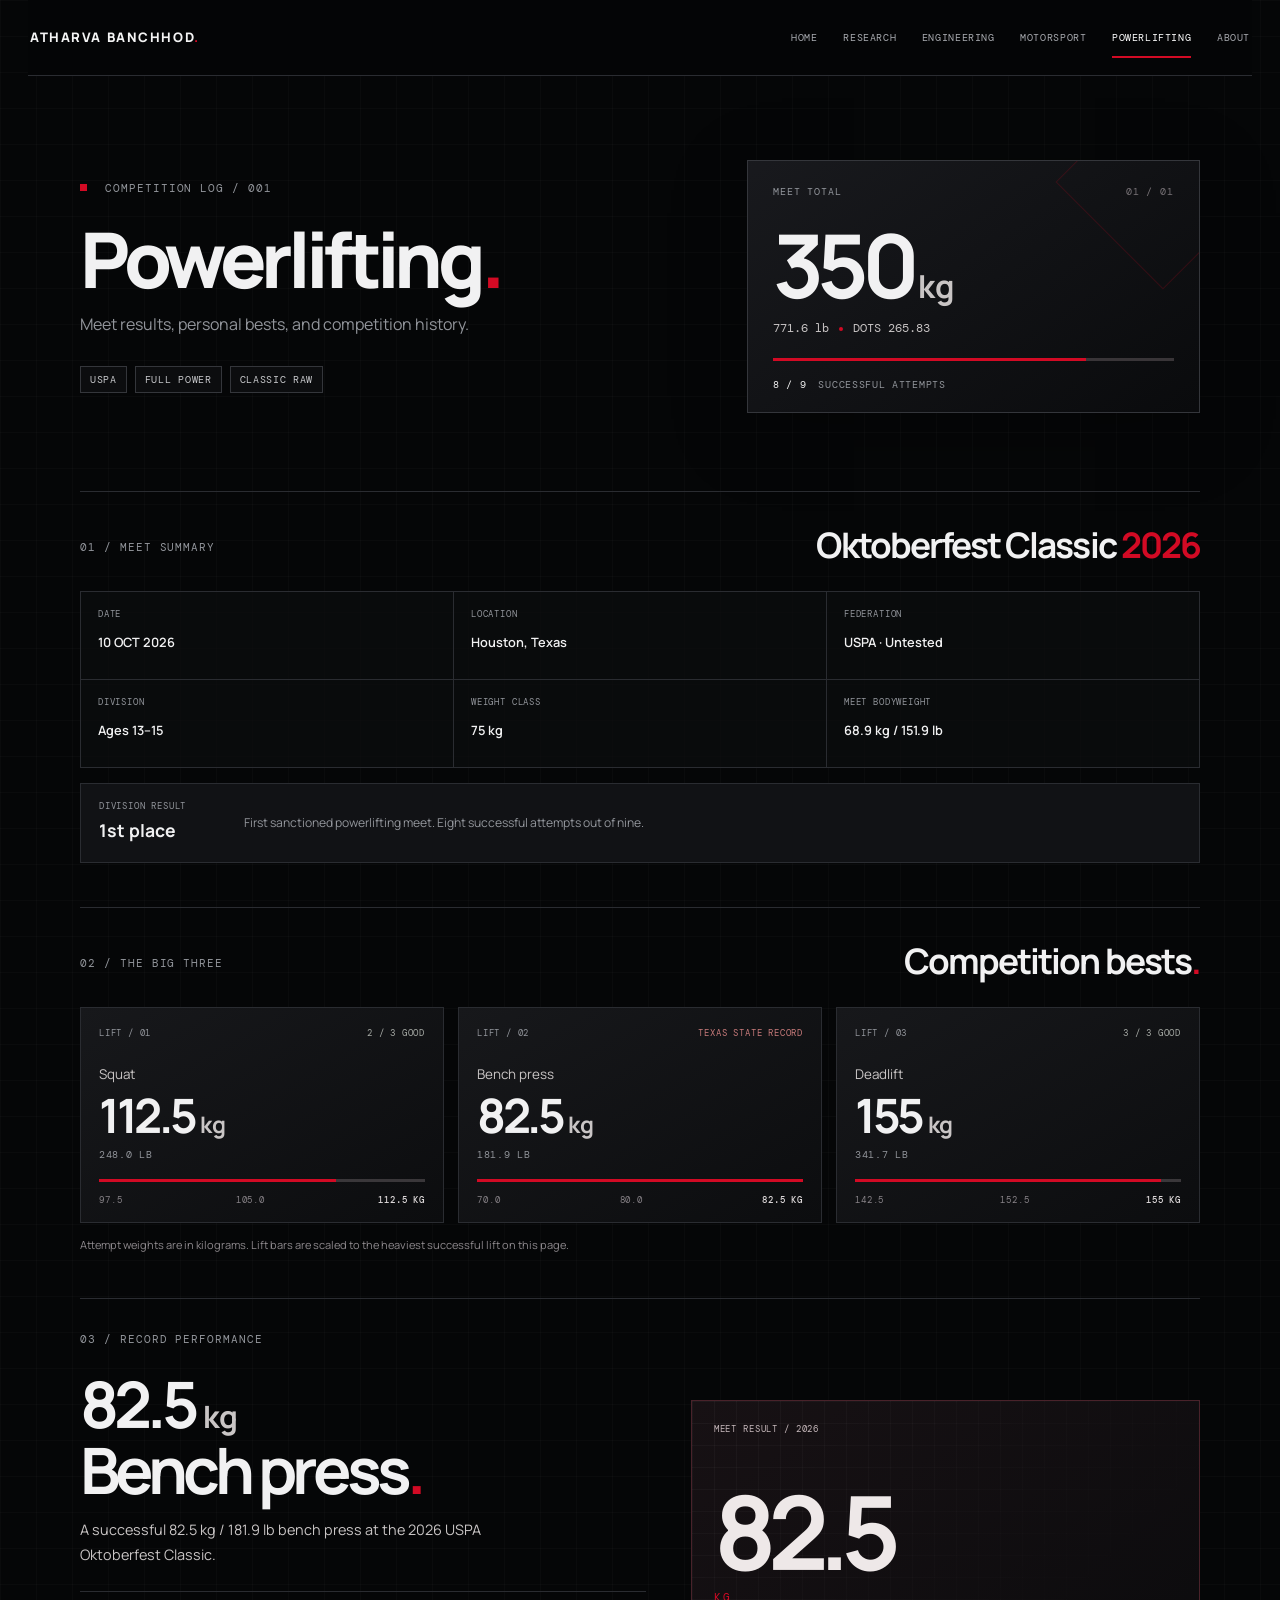
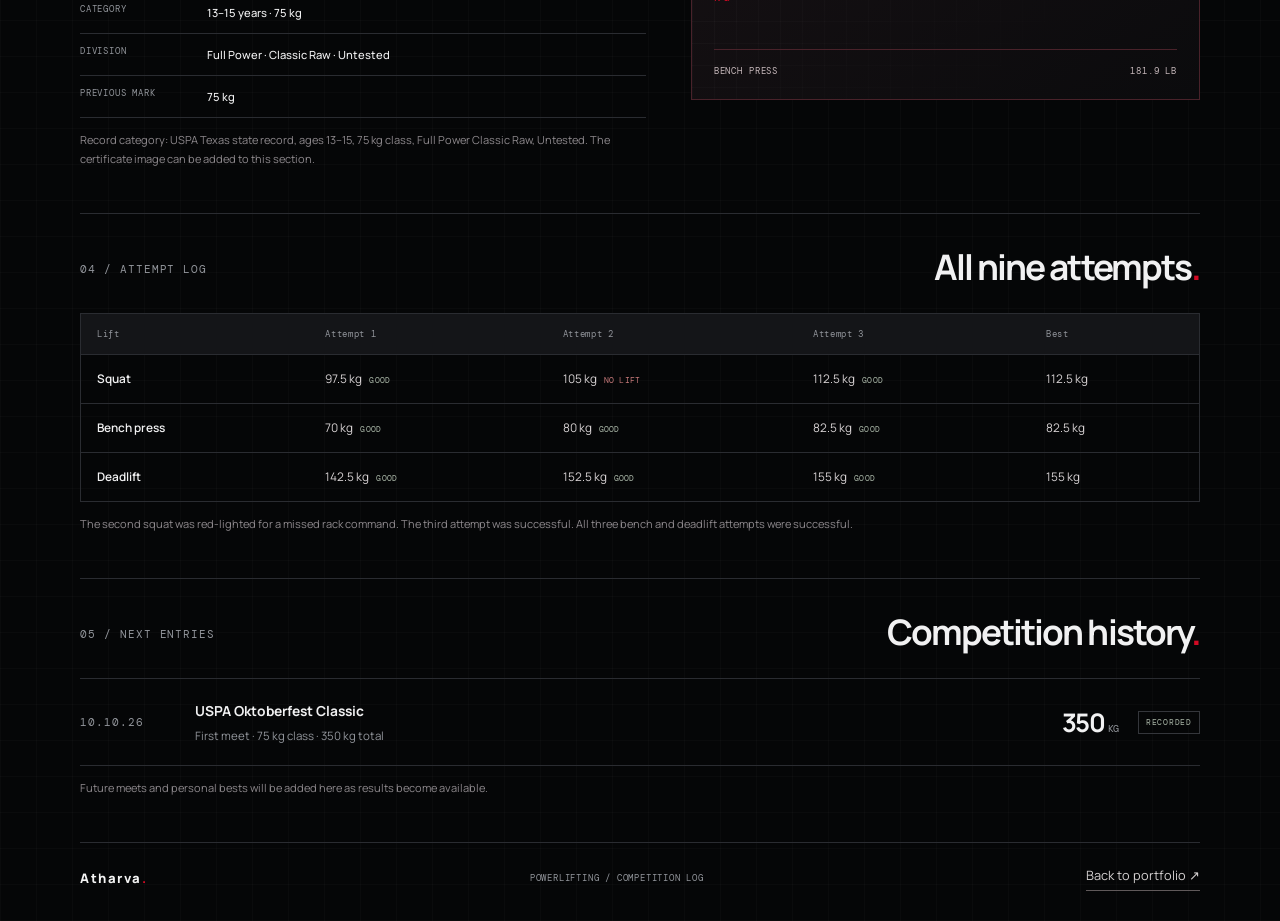
==== commit 2a455fcd: "Improve vehicle contrast, favicon, and arcade placement" ====
--- a/powerlifting.html
+++ b/powerlifting.html
@@ -6,7 +6,7 @@
   <meta name="description" content="Atharva Banchhod's powerlifting competition results, meet total, squat, bench press, deadlift, and USPA record achievement.">
   <meta name="theme-color" content="#171719">
   <title>Powerlifting | Atharva Banchhod</title>
-  <link rel="icon" type="image/png" href="assets/images/ab1.png?v=1">
+  <link rel="icon" type="image/png" href="assets/images/ab1FAVICON.png">
   <link rel="stylesheet" href="styles.css">
   <link rel="stylesheet" href="powerlifting.css">
 </head>
--- a/powerlifting.css
+++ b/powerlifting.css
@@ -92,4 +92,127 @@
   .power-footer>span{order:3}
   .site-header{width:calc(100% - 32px);height:auto;min-height:72px;gap:16px}
   .site-header nav{gap:12px;flex-wrap:wrap;justify-content:flex-end;font-size:.68rem}
-}+}
+
+/* === GARAGE DESIGN SYSTEM ALIGNMENT === */
+.powerlifting-page{
+  --bg:#050607;
+  --panel:#111215;
+  --panel2:#17181b;
+  --text:#f1f1f2;
+  --muted:#92959b;
+  --line:#2a2c31;
+  --accent:#D20A24;
+  --accent-soft:#D20A24;
+  background-color:#050607;
+  background-image:linear-gradient(rgba(255,255,255,.018) 1px,transparent 1px),linear-gradient(90deg,rgba(255,255,255,.018) 1px,transparent 1px);
+  background-size:36px 36px;
+}
+.powerlifting-page .site-header{
+  position:sticky;
+  top:0;
+  z-index:50;
+  width:min(1240px,calc(100% - 56px));
+  height:76px;
+  margin:0 auto;
+  padding:0 2px;
+  background:rgba(5,6,7,.94);
+  border-bottom:1px solid #2a2c31;
+  backdrop-filter:blur(16px);
+}
+.powerlifting-page .wordmark{
+  color:#f4f4f4;
+  font-size:.82rem;
+  font-weight:800;
+  letter-spacing:.12em;
+  white-space:nowrap;
+}
+.powerlifting-page .wordmark span,
+.powerlifting-page .red-period{color:#D20A24}
+.powerlifting-page .site-header nav{
+  gap:clamp(12px,2vw,27px);
+  color:#a7a9ae;
+  font-family:var(--mono);
+  font-size:.64rem;
+  letter-spacing:.06em;
+  text-transform:uppercase;
+}
+.powerlifting-page .site-header nav a{transition:color .2s ease}
+.powerlifting-page .site-header nav a:hover,
+.powerlifting-page .site-header nav a[aria-current="page"]{color:#fff}
+.powerlifting-page .site-header nav a[aria-current="page"]{position:relative}
+.powerlifting-page .site-header nav a[aria-current="page"]:after{
+  content:"";
+  position:absolute;
+  left:0;right:0;bottom:-12px;
+  height:2px;
+  background:#D20A24;
+}
+.powerlifting-page .eyebrow,
+.powerlifting-page .data-label,
+.powerlifting-page .lift-index,
+.powerlifting-page .lift-status,
+.powerlifting-page .attempts,
+.powerlifting-page .history-date,
+.powerlifting-page .history-state,
+.powerlifting-page .power-footer>span,
+.powerlifting-page .record-stamp,
+.powerlifting-page .record-bottom{
+  font-family:var(--mono);
+  text-transform:uppercase;
+  letter-spacing:.09em;
+}
+.powerlifting-page .red-mark{background:#D20A24}
+.powerlifting-page .power-hero{padding-top:84px;padding-bottom:78px}
+.powerlifting-page .power-hero-copy h1{font-weight:800;letter-spacing:-.07em}
+.powerlifting-page .total-panel{
+  border:1px solid #34363b;
+  background:linear-gradient(145deg,rgba(25,26,30,.97),rgba(10,11,13,.98));
+  box-shadow:0 18px 70px rgba(0,0,0,.25);
+}
+.powerlifting-page .total-panel:after{border-color:#D20A2430}
+.powerlifting-page .total-rule span{background:#D20A24}
+.powerlifting-page .total-foot span:first-child{color:#f4f4f4}
+.powerlifting-page .power-tags span{
+  border-color:#34363b;
+  background:#0c0d0f;
+  color:#c8c9cc;
+}
+.powerlifting-page .power-section{border-top-color:#2a2c31}
+.powerlifting-page .meet-meta{border-color:#2a2c31}
+.powerlifting-page .meet-meta>div{border-color:#2a2c31;background:rgba(12,13,15,.72)}
+.powerlifting-page .result-strip{border:1px solid #2a2c31;background:#111215}
+.powerlifting-page .lift-card{
+  border-color:#2a2c31;
+  background:linear-gradient(150deg,#17181b,#0c0d0f);
+  transition:border-color .2s ease,transform .2s ease;
+}
+.powerlifting-page .lift-card:hover{border-color:#6b2630;transform:translateY(-2px)}
+.powerlifting-page .lift-track span,
+.powerlifting-page .lift-bench .lift-track span{background:#D20A24}
+.powerlifting-page .record-visual{
+  border-color:#49222a;
+  background:linear-gradient(145deg,#171114,#0b0b0d);
+}
+.powerlifting-page .record-visual-grid{
+  background-image:linear-gradient(#ffffff09 1px,transparent 1px),linear-gradient(90deg,#ffffff09 1px,transparent 1px);
+}
+.powerlifting-page .record-big small{color:#D20A24}
+.powerlifting-page .record-bottom{border-top-color:#49222a}
+.powerlifting-page .attempt-table-wrap{border-color:#2a2c31}
+.powerlifting-page .attempt-table thead th{background:#141518}
+.powerlifting-page .attempt-table th,
+.powerlifting-page .attempt-table td{border-bottom-color:#2a2c31}
+.powerlifting-page .history-row{border-color:#2a2c31}
+.powerlifting-page .history-state{border-color:#34363b}
+.powerlifting-page .power-footer{border-top-color:#2a2c31}
+@media(max-width:760px){
+  .powerlifting-page .site-header{width:calc(100% - 32px);height:auto;min-height:76px;padding:14px 0;align-items:flex-start;flex-direction:column;gap:10px}
+  .powerlifting-page .site-header nav{width:100%;justify-content:flex-start;gap:10px 16px;font-size:.59rem}
+  .powerlifting-page .site-header nav a[aria-current="page"]:after{bottom:-4px}
+  .powerlifting-page .power-hero{padding-top:50px}
+}
+@media(max-width:420px){
+  .powerlifting-page .wordmark{font-size:.72rem}
+  .powerlifting-page .site-header nav{gap:9px 12px;font-size:.55rem}
+}
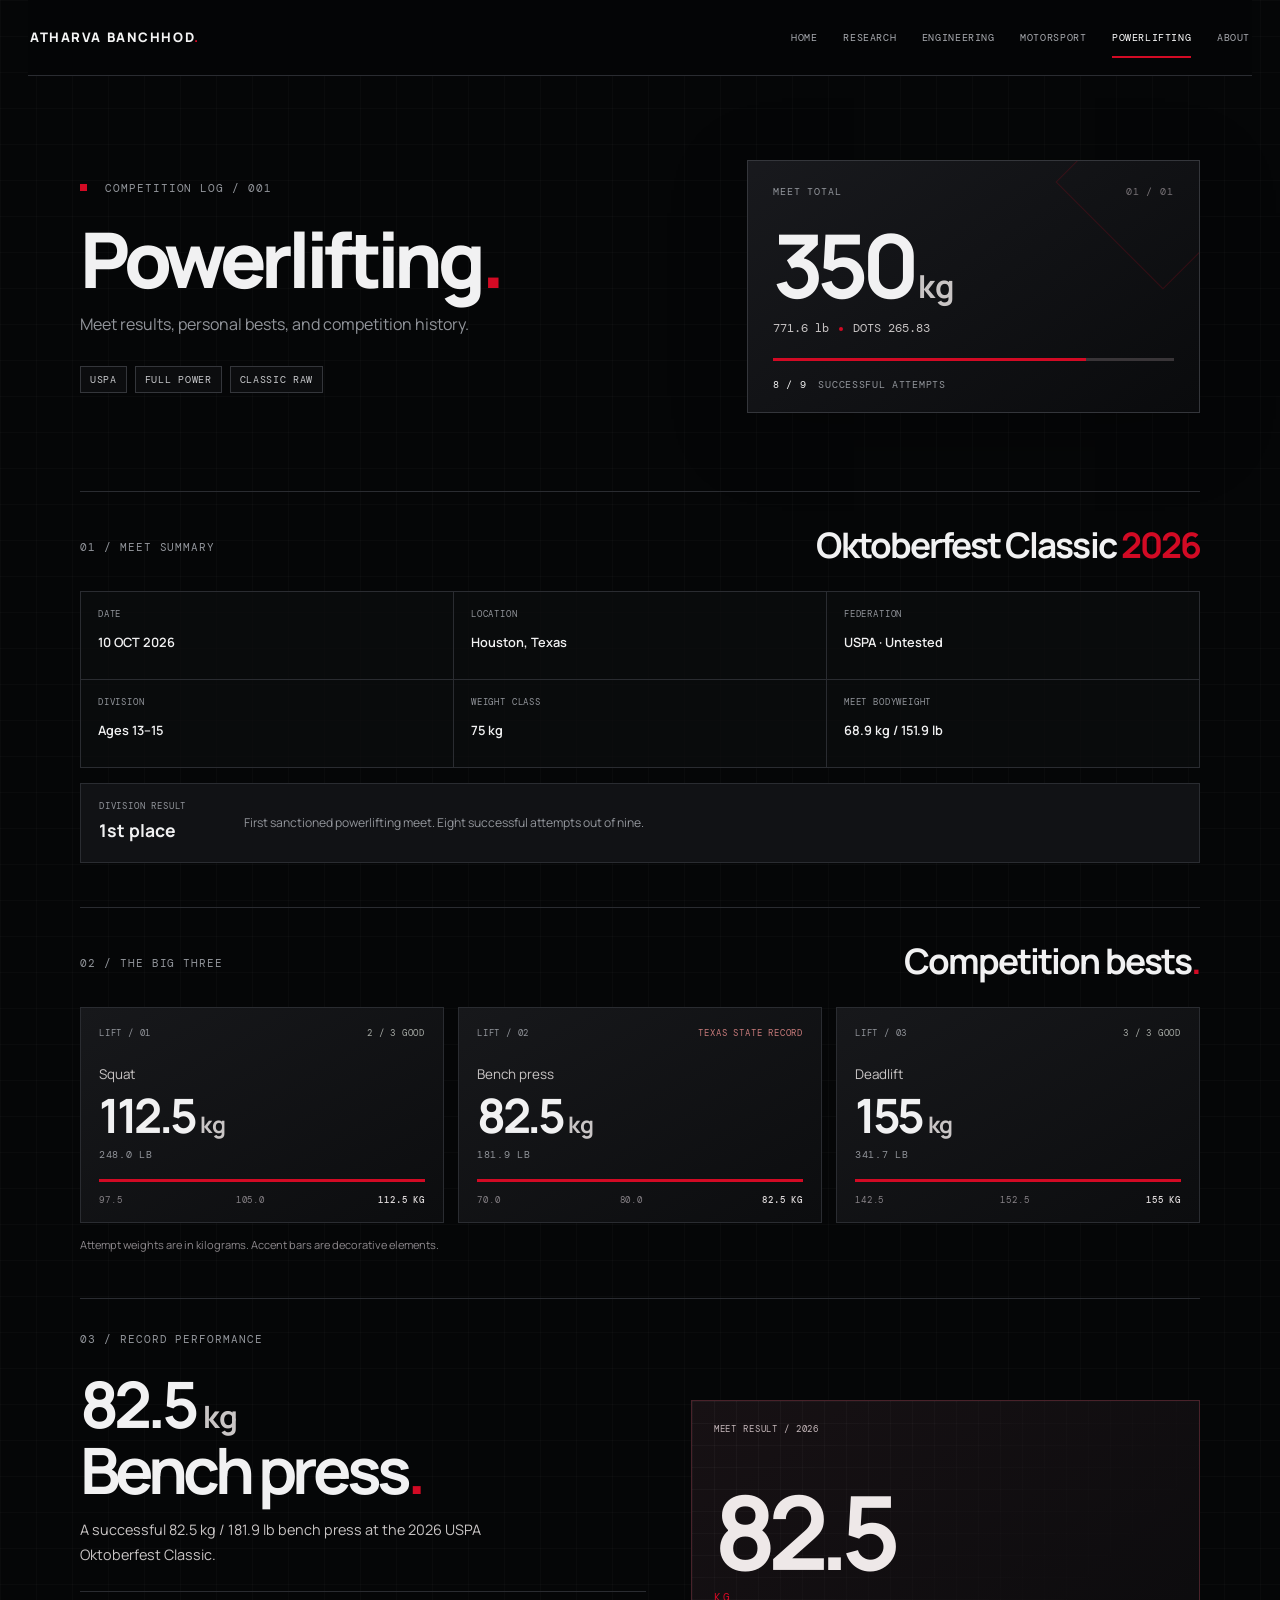
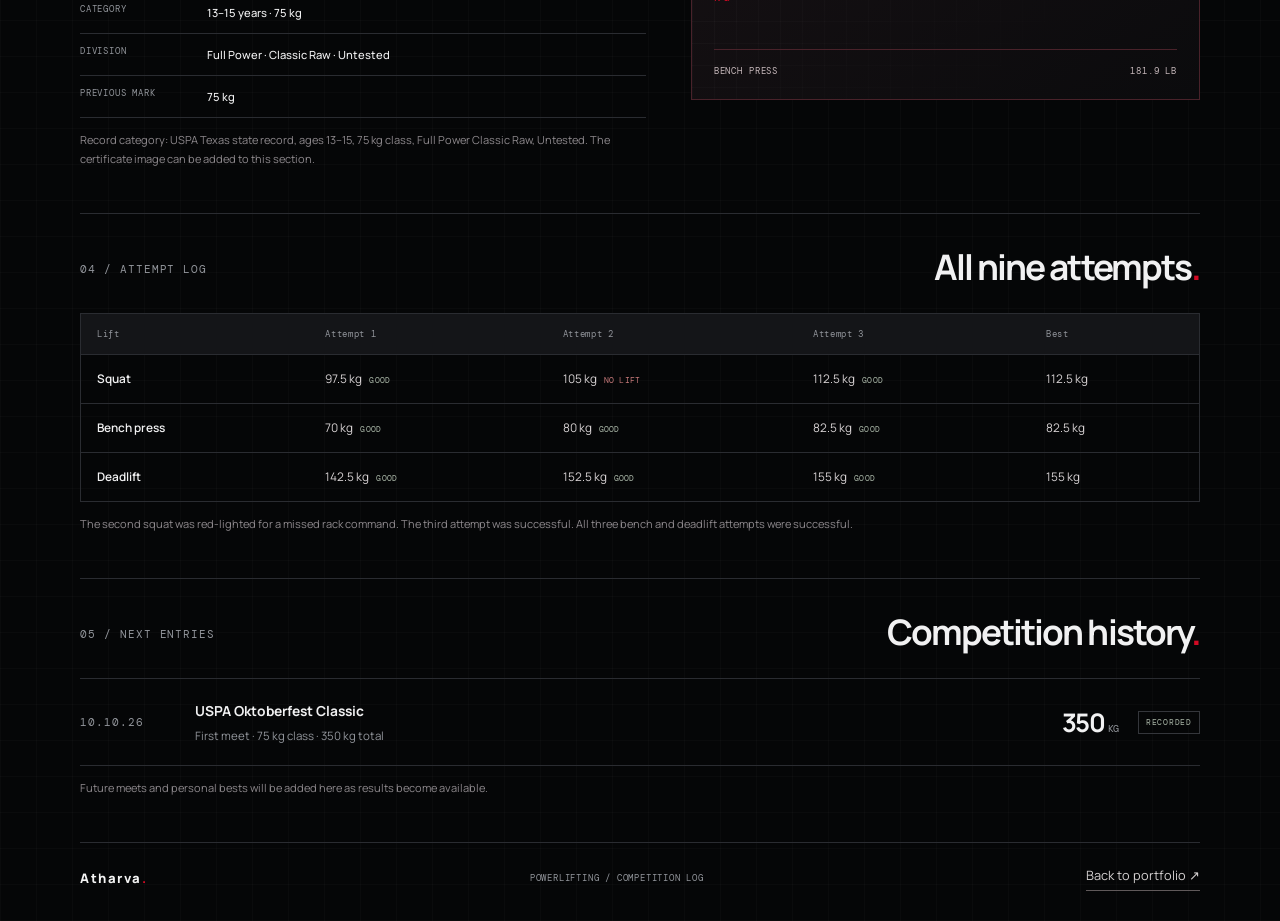
==== commit e47af5a4: "Make powerlifting accent bars full width" ====
--- a/powerlifting.html
+++ b/powerlifting.html
@@ -6,7 +6,7 @@
   <meta name="description" content="Atharva Banchhod's powerlifting competition results, meet total, squat, bench press, deadlift, and USPA record achievement.">
   <meta name="theme-color" content="#171719">
   <title>Powerlifting | Atharva Banchhod</title>
-  <link rel="icon" type="image/png" href="assets/images/ab1FAVICON.png">
+  <link rel="icon" type="image/png" href="https://theatharvab.github.io/theatharvab/assets/images/ab1FAVICON.png?v=2">
   <link rel="stylesheet" href="styles.css">
   <link rel="stylesheet" href="powerlifting.css">
 </head>
@@ -70,7 +70,7 @@
           <p class="lift-name">Squat</p>
           <p class="lift-value">112.5 <span>kg</span></p>
           <p class="lift-lbs">248.0 LB</p>
-          <div class="lift-track"><span style="width:72.58%"></span></div>
+          <div class="lift-track"><span style="width:100%"></span></div>
           <div class="attempts"><span>97.5</span><span>105.0</span><strong>112.5 kg</strong></div>
         </article>
         <article class="lift-card lift-bench">
@@ -86,11 +86,11 @@
           <p class="lift-name">Deadlift</p>
           <p class="lift-value">155 <span>kg</span></p>
           <p class="lift-lbs">341.7 LB</p>
-          <div class="lift-track"><span style="width:93.94%"></span></div>
+          <div class="lift-track"><span style="width:100%"></span></div>
           <div class="attempts"><span>142.5</span><span>152.5</span><strong>155 kg</strong></div>
         </article>
       </div>
-      <p class="small-note">Attempt weights are in kilograms. Lift bars are scaled to the heaviest successful lift on this page.</p>
+      <p class="small-note">Attempt weights are in kilograms. Accent bars are decorative elements.</p>
     </section>
 
     <section class="power-section section-wrap record-section" aria-labelledby="record-heading">
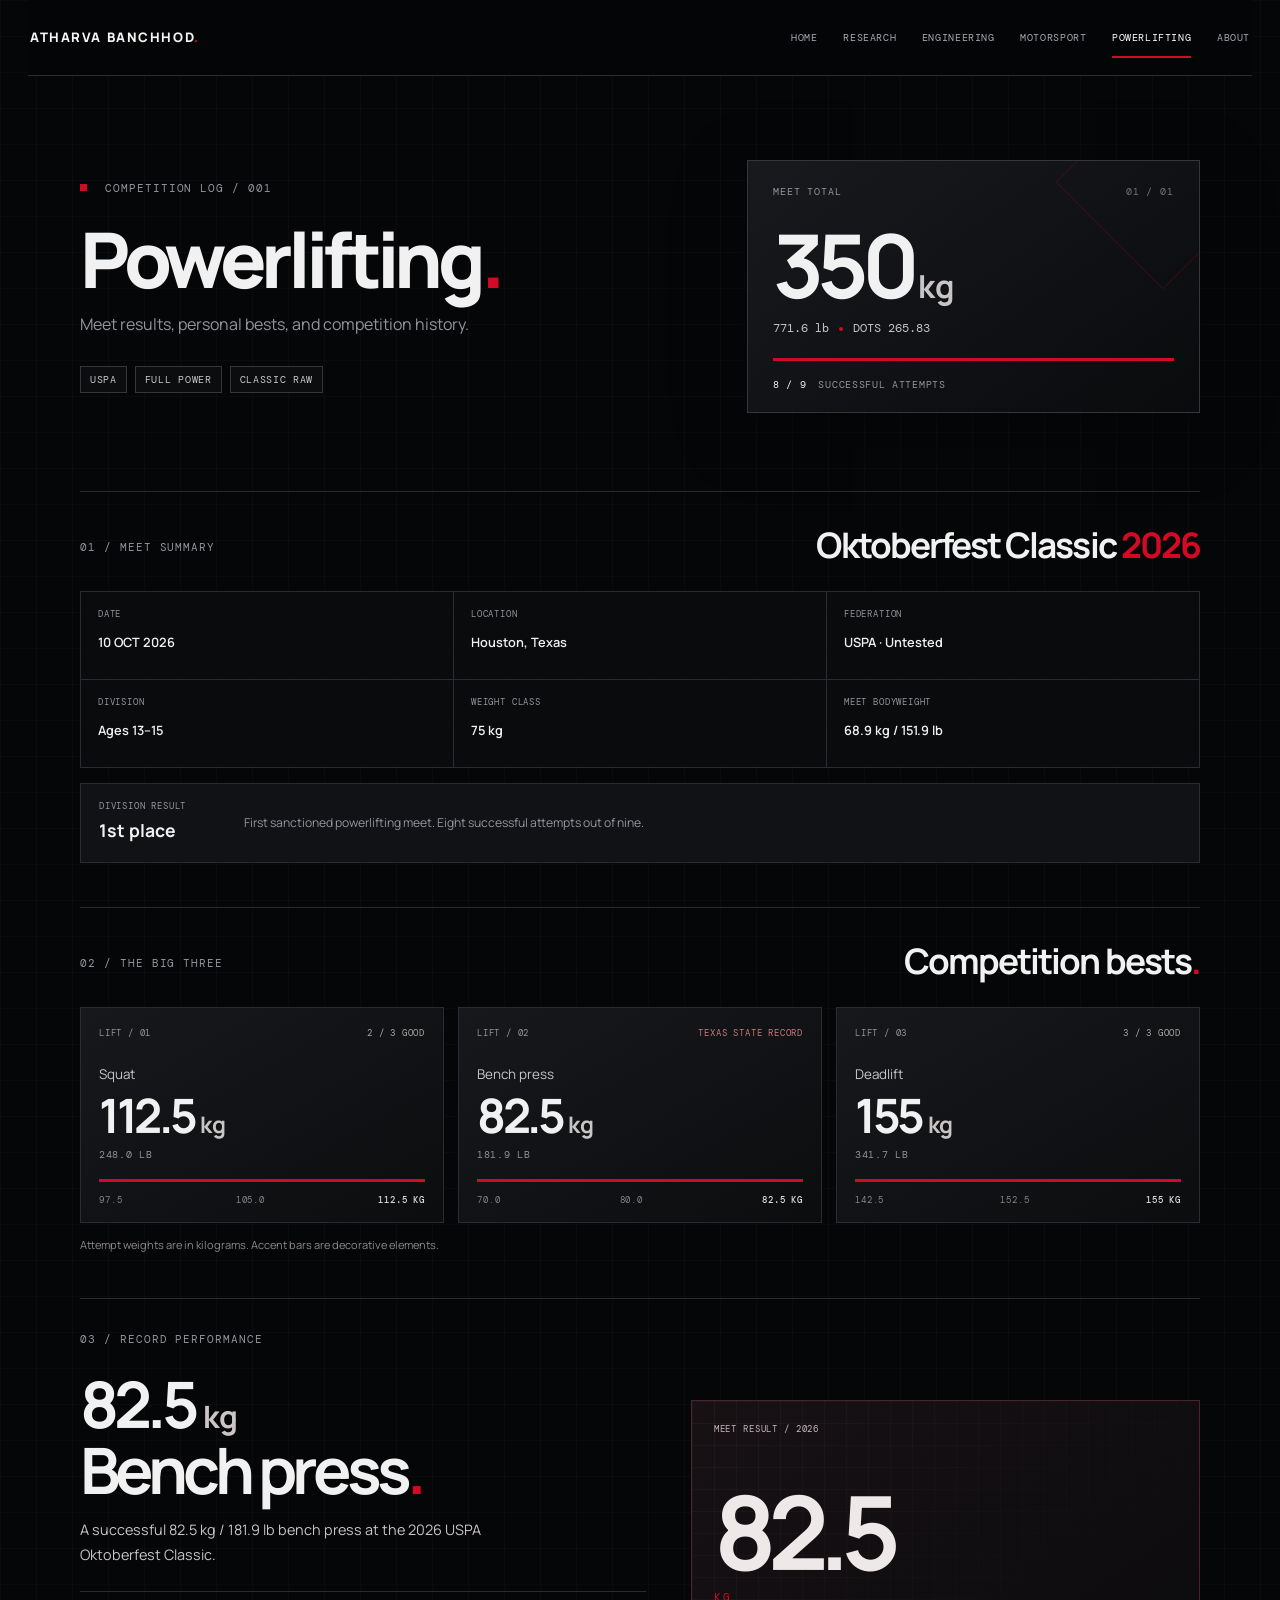
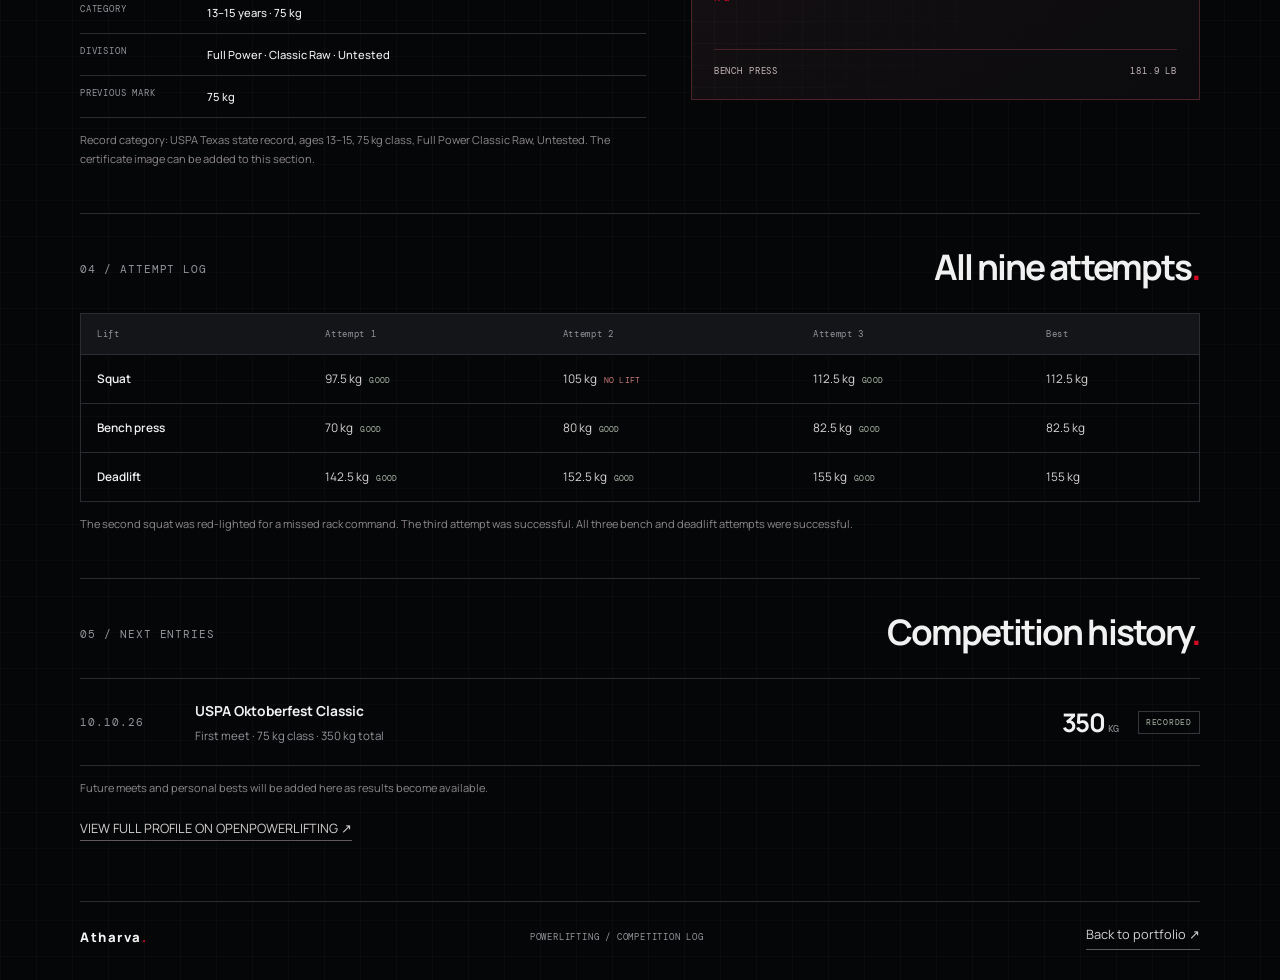
==== commit 55a3ea0b: "Add OpenPowerlifting profile link" ====
--- a/powerlifting.html
+++ b/powerlifting.html
@@ -143,6 +143,7 @@
         <span class="history-state">RECORDED</span>
       </div>
       <p class="small-note">Future meets and personal bests will be added here as results become available.</p>
+      <p class="profile-link-row"><a class="underlined-link" href="https://openpowerlifting.org/u/atharvabanchhod" target="_blank" rel="noreferrer">VIEW FULL PROFILE ON OPENPOWERLIFTING ↗</a></p>
     </section>
   </main>
 
--- a/powerlifting.css
+++ b/powerlifting.css
@@ -13,7 +13,7 @@
 .total-number span{font-size:.36em;letter-spacing:-.02em;color:#c9c5c5}
 .total-secondary{display:flex;align-items:center;gap:10px;margin:13px 0 22px;color:#c9c5c5;font: .72rem var(--mono)}
 .total-secondary i{display:block;width:4px;height:4px;background:var(--accent-soft);border-radius:50%}
-.total-rule{height:3px;background:#393538}.total-rule span{display:block;width:78%;height:100%;background:var(--accent-soft)}
+.total-rule{height:3px;background:#393538}.total-rule span{display:block;width:100%;height:100%;background:var(--accent-soft)}
 .total-foot{display:flex;align-items:center;gap:12px;margin-top:17px;font: .62rem var(--mono);letter-spacing:.07em}
 .total-foot span:first-child{color:#f0dede}.total-foot span:last-child{color:var(--muted)}
 .power-section{padding-top:32px;padding-bottom:44px;border-top:1px solid var(--line)}
